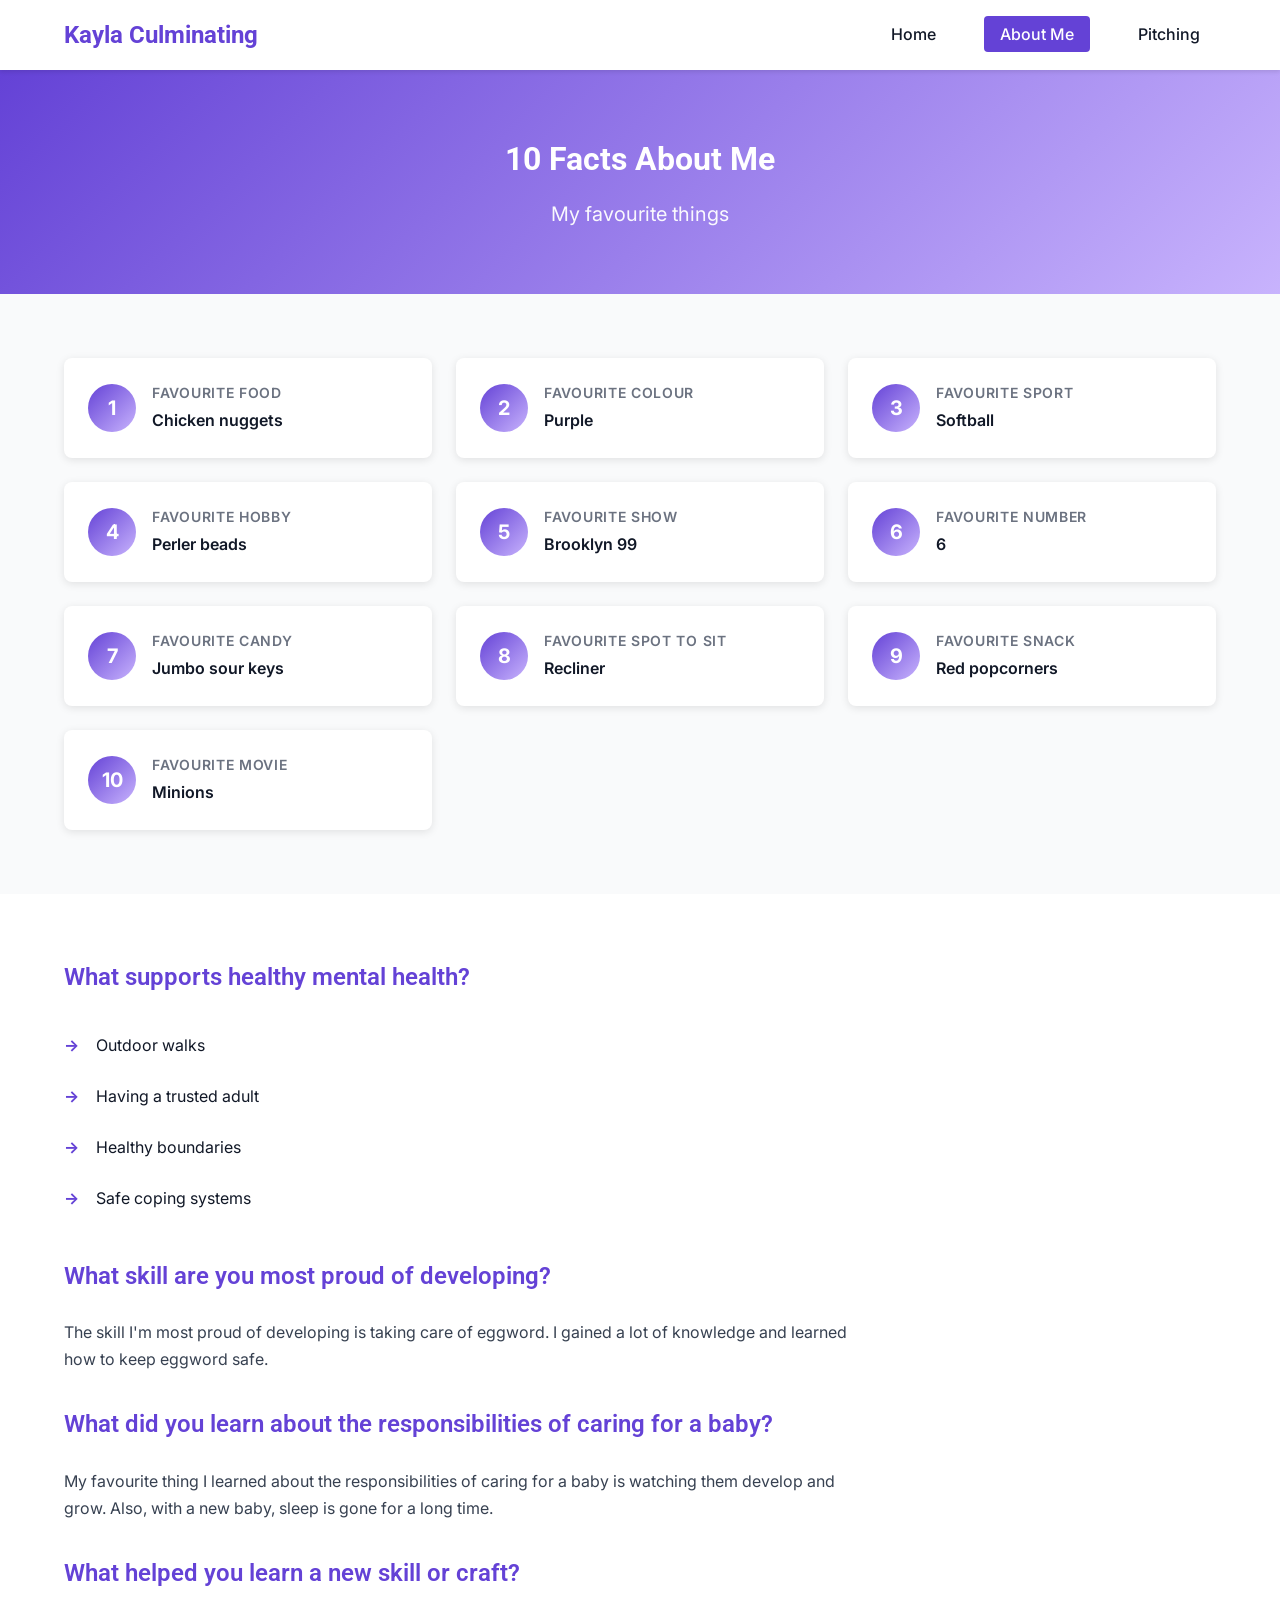
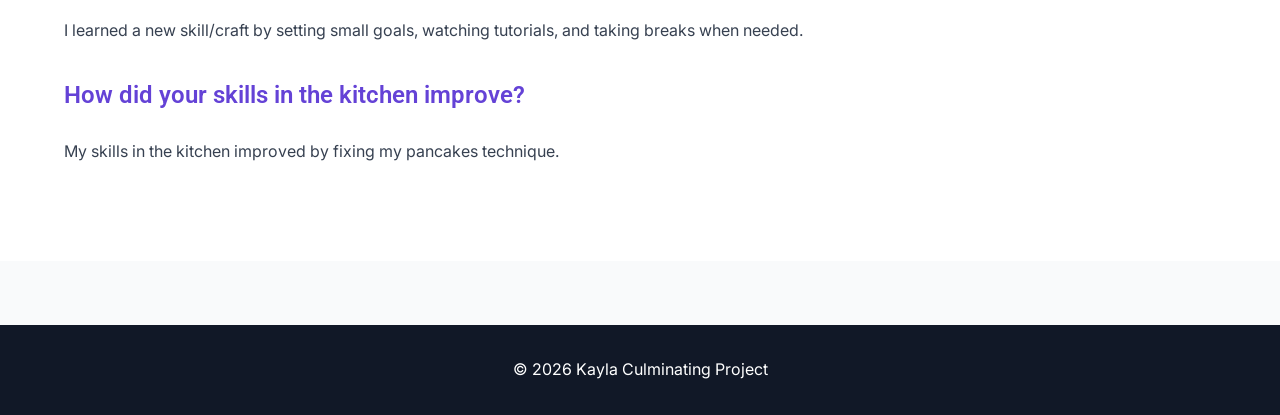
==== about-me.html @ 8a51c6a5 "Initial commit: Kayla Culminating website - Add home page with hero section and feature cards - Add " ====
<!DOCTYPE html>
<html lang="en">
<head>
    <meta charset="UTF-8">
    <meta name="viewport" content="width=device-width, initial-scale=1.0">
    <title>About Me - Kayla Culminating</title>
    <link rel="preconnect" href="https://fonts.googleapis.com">
    <link rel="preconnect" href="https://fonts.gstatic.com" crossorigin>
    <link href="https://fonts.googleapis.com/css2?family=Inter:wght@100..900&family=Roboto:wght@100..900&family=Fira+Code:wght@300..700&display=swap" rel="stylesheet">
    <link rel="stylesheet" href="styles.css">
</head>
<body>
    <nav class="nav">
        <div class="nav-container">
            <h1 class="nav-logo">Kayla Culminating</h1>
            <ul class="nav-menu">
                <li><a href="index.html" class="nav-link">Home</a></li>
                <li><a href="about-me.html" class="nav-link active">About Me</a></li>
                <li><a href="pitching.html" class="nav-link">Pitching</a></li>
            </ul>
        </div>
    </nav>

    <main class="main-content">
        <section class="page-header">
            <div class="container">
                <h1 class="page-title">10 Facts About Me</h1>
                <p class="page-subtitle">My favourite things</p>
            </div>
        </section>

        <section class="content-section">
            <div class="container">
                <div class="facts-grid">
                    <div class="fact-card">
                        <div class="fact-number">1</div>
                        <div class="fact-content">
                            <h3>Favourite Food</h3>
                            <p>Chicken nuggets</p>
                        </div>
                    </div>

                    <div class="fact-card">
                        <div class="fact-number">2</div>
                        <div class="fact-content">
                            <h3>Favourite Colour</h3>
                            <p>Purple</p>
                        </div>
                    </div>

                    <div class="fact-card">
                        <div class="fact-number">3</div>
                        <div class="fact-content">
                            <h3>Favourite Sport</h3>
                            <p>Softball</p>
                        </div>
                    </div>

                    <div class="fact-card">
                        <div class="fact-number">4</div>
                        <div class="fact-content">
                            <h3>Favourite Hobby</h3>
                            <p>Perler beads</p>
                        </div>
                    </div>

                    <div class="fact-card">
                        <div class="fact-number">5</div>
                        <div class="fact-content">
                            <h3>Favourite Show</h3>
                            <p>Brooklyn 99</p>
                        </div>
                    </div>

                    <div class="fact-card">
                        <div class="fact-number">6</div>
                        <div class="fact-content">
                            <h3>Favourite Number</h3>
                            <p>6</p>
                        </div>
                    </div>

                    <div class="fact-card">
                        <div class="fact-number">7</div>
                        <div class="fact-content">
                            <h3>Favourite Candy</h3>
                            <p>Jumbo sour keys</p>
                        </div>
                    </div>

                    <div class="fact-card">
                        <div class="fact-number">8</div>
                        <div class="fact-content">
                            <h3>Favourite Spot to Sit</h3>
                            <p>Recliner</p>
                        </div>
                    </div>

                    <div class="fact-card">
                        <div class="fact-number">9</div>
                        <div class="fact-content">
                            <h3>Favourite Snack</h3>
                            <p>Red popcorners</p>
                        </div>
                    </div>

                    <div class="fact-card">
                        <div class="fact-number">10</div>
                        <div class="fact-content">
                            <h3>Favourite Movie</h3>
                            <p>Minions</p>
                        </div>
                    </div>
                </div>
            </div>
        </section>

        <section class="content-section bg-surface">
            <div class="container">
                <div class="qa-section">
                    <h2 class="section-title">What supports healthy mental health?</h2>
                    <ul class="styled-list">
                        <li>Outdoor walks</li>
                        <li>Having a trusted adult</li>
                        <li>Healthy boundaries</li>
                        <li>Safe coping systems</li>
                    </ul>
                </div>

                <div class="qa-section">
                    <h2 class="section-title">What skill are you most proud of developing?</h2>
                    <p class="qa-answer">The skill I'm most proud of developing is taking care of eggword. I gained a lot of knowledge and learned how to keep eggword safe.</p>
                </div>

                <div class="qa-section">
                    <h2 class="section-title">What did you learn about the responsibilities of caring for a baby?</h2>
                    <p class="qa-answer">My favourite thing I learned about the responsibilities of caring for a baby is watching them develop and grow. Also, with a new baby, sleep is gone for a long time.</p>
                </div>

                <div class="qa-section">
                    <h2 class="section-title">What helped you learn a new skill or craft?</h2>
                    <p class="qa-answer">I learned a new skill/craft by setting small goals, watching tutorials, and taking breaks when needed.</p>
                </div>

                <div class="qa-section">
                    <h2 class="section-title">How did your skills in the kitchen improve?</h2>
                    <p class="qa-answer">My skills in the kitchen improved by fixing my pancakes technique.</p>
                </div>
            </div>
        </section>
    </main>

    <footer class="footer">
        <div class="container">
            <p>&copy; 2026 Kayla Culminating Project</p>
        </div>
    </footer>
</body>
</html>
---- styles.css ----
/* Material Design System Variables */
:root {
    /* Colors */
    --color-primary: #6442D6;
    --color-secondary: #C8B3FD;
    --color-success: #16A34A;
    --color-warning: #D97706;
    --color-danger: #DC2626;
    --color-surface: #FFFFFF;
    --color-text: #111827;
    --color-neutral: #FFFFFF;

    /* Typography */
    --font-primary: 'Inter', sans-serif;
    --font-display: 'Roboto', sans-serif;
    --font-mono: 'Fira Code', monospace;

    --font-size-12: 0.75rem;
    --font-size-14: 0.875rem;
    --font-size-16: 1rem;
    --font-size-20: 1.25rem;
    --font-size-24: 1.5rem;
    --font-size-32: 2rem;

    /* Spacing */
    --spacing-4: 4px;
    --spacing-8: 8px;
    --spacing-12: 12px;
    --spacing-16: 16px;
    --spacing-24: 24px;
    --spacing-32: 32px;

    /* Border Radius */
    --radius-sm: 4px;
    --radius-md: 8px;
}

/* Reset & Base Styles */
* {
    margin: 0;
    padding: 0;
    box-sizing: border-box;
}

body {
    font-family: var(--font-primary);
    font-size: var(--font-size-16);
    color: var(--color-text);
    line-height: 1.6;
    background-color: #F9FAFB;
}

.container {
    max-width: 1200px;
    margin: 0 auto;
    padding: 0 var(--spacing-24);
}

/* Navigation */
.nav {
    background-color: var(--color-surface);
    box-shadow: 0 2px 4px rgba(0,0,0,0.1);
    position: sticky;
    top: 0;
    z-index: 100;
}

.nav-container {
    max-width: 1200px;
    margin: 0 auto;
    padding: var(--spacing-16) var(--spacing-24);
    display: flex;
    justify-content: space-between;
    align-items: center;
}

.nav-logo {
    font-family: var(--font-display);
    font-size: var(--font-size-24);
    font-weight: 700;
    color: var(--color-primary);
}

.nav-menu {
    display: flex;
    list-style: none;
    gap: var(--spacing-32);
}

.nav-link {
    text-decoration: none;
    color: var(--color-text);
    font-weight: 500;
    padding: var(--spacing-8) var(--spacing-16);
    border-radius: var(--radius-sm);
    transition: background-color 0.2s, color 0.2s;
}

.nav-link:hover {
    background-color: rgba(100, 66, 214, 0.1);
    color: var(--color-primary);
}

.nav-link.active {
    background-color: var(--color-primary);
    color: white;
}

/* Main Content */
.main-content {
    min-height: calc(100vh - 200px);
}

/* Hero Section */
.hero {
    background: linear-gradient(135deg, var(--color-primary), var(--color-secondary));
    color: white;
    padding: 80px var(--spacing-24);
    text-align: center;
}

.hero-title {
    font-family: var(--font-display);
    font-size: var(--font-size-32);
    font-weight: 700;
    margin-bottom: var(--spacing-16);
}

.hero-subtitle {
    font-size: var(--font-size-20);
    margin-bottom: var(--spacing-32);
    opacity: 0.95;
}

.hero-buttons {
    display: flex;
    gap: var(--spacing-16);
    justify-content: center;
    flex-wrap: wrap;
}

/* Buttons */
.btn {
    display: inline-block;
    padding: var(--spacing-12) var(--spacing-32);
    border-radius: var(--radius-md);
    text-decoration: none;
    font-weight: 600;
    transition: transform 0.2s, box-shadow 0.2s;
    cursor: pointer;
    border: none;
    font-size: var(--font-size-16);
}

.btn:hover {
    transform: translateY(-2px);
    box-shadow: 0 4px 8px rgba(0,0,0,0.15);
}

.btn-primary {
    background-color: white;
    color: var(--color-primary);
}

.btn-primary-inverse {
    background-color: var(--color-primary);
    color: white;
}

.btn-secondary {
    background-color: var(--color-secondary);
    color: var(--color-primary);
}

/* Features Section */
.features {
    padding: 64px var(--spacing-24);
    background-color: white;
}

.feature-grid {
    display: grid;
    grid-template-columns: repeat(auto-fit, minmax(300px, 1fr));
    gap: var(--spacing-32);
    margin-top: var(--spacing-32);
}

.feature-card {
    text-align: center;
    padding: var(--spacing-32);
    border-radius: var(--radius-md);
    background-color: #F9FAFB;
    transition: transform 0.2s, box-shadow 0.2s;
}

.feature-card:hover {
    transform: translateY(-4px);
    box-shadow: 0 8px 16px rgba(0,0,0,0.1);
}

.feature-icon {
    color: var(--color-primary);
    margin-bottom: var(--spacing-16);
}

.feature-title {
    font-family: var(--font-display);
    font-size: var(--font-size-20);
    font-weight: 600;
    margin-bottom: var(--spacing-12);
}

.feature-description {
    color: #6B7280;
    line-height: 1.7;
}

/* CTA Section */
.cta {
    background-color: #F3F4F6;
    padding: 64px var(--spacing-24);
    text-align: center;
}

.cta-title {
    font-family: var(--font-display);
    font-size: var(--font-size-32);
    font-weight: 700;
    margin-bottom: var(--spacing-16);
}

.cta-text {
    font-size: var(--font-size-20);
    color: #6B7280;
    margin-bottom: var(--spacing-32);
}

/* Page Header */
.page-header {
    background: linear-gradient(135deg, var(--color-primary), var(--color-secondary));
    color: white;
    padding: 64px var(--spacing-24);
    text-align: center;
}

.page-title {
    font-family: var(--font-display);
    font-size: var(--font-size-32);
    font-weight: 700;
    margin-bottom: var(--spacing-12);
}

.page-subtitle {
    font-size: var(--font-size-20);
    opacity: 0.95;
}

/* Content Section */
.content-section {
    padding: 64px var(--spacing-24);
}

.bg-surface {
    background-color: white;
}

.section-title {
    font-family: var(--font-display);
    font-size: var(--font-size-24);
    font-weight: 600;
    margin-bottom: var(--spacing-24);
    color: var(--color-primary);
}

/* Facts Grid */
.facts-grid {
    display: grid;
    grid-template-columns: repeat(auto-fill, minmax(280px, 1fr));
    gap: var(--spacing-24);
}

.fact-card {
    background-color: white;
    border-radius: var(--radius-md);
    padding: var(--spacing-24);
    box-shadow: 0 2px 8px rgba(0,0,0,0.1);
    display: flex;
    align-items: center;
    gap: var(--spacing-16);
    transition: transform 0.2s, box-shadow 0.2s;
}

.fact-card:hover {
    transform: translateY(-4px);
    box-shadow: 0 4px 12px rgba(0,0,0,0.15);
}

.fact-number {
    background: linear-gradient(135deg, var(--color-primary), var(--color-secondary));
    color: white;
    width: 48px;
    height: 48px;
    border-radius: 50%;
    display: flex;
    align-items: center;
    justify-content: center;
    font-size: var(--font-size-20);
    font-weight: 700;
    flex-shrink: 0;
}

.fact-content h3 {
    font-size: var(--font-size-14);
    font-weight: 600;
    color: #6B7280;
    margin-bottom: var(--spacing-4);
    text-transform: uppercase;
    letter-spacing: 0.05em;
}

.fact-content p {
    font-size: var(--font-size-16);
    font-weight: 600;
    color: var(--color-text);
}

/* Q&A Section */
.qa-section {
    margin-bottom: var(--spacing-32);
    max-width: 800px;
}

.qa-answer {
    font-size: var(--font-size-16);
    line-height: 1.7;
    color: #374151;
}

.styled-list {
    list-style: none;
    padding-left: 0;
}

.styled-list li {
    padding: var(--spacing-12) 0;
    padding-left: var(--spacing-32);
    position: relative;
    font-size: var(--font-size-16);
    line-height: 1.7;
}

.styled-list li::before {
    content: "→";
    position: absolute;
    left: 0;
    color: var(--color-primary);
    font-weight: 700;
}

/* Pitching Page */
.pitch-content {
    max-width: 900px;
    margin: 0 auto;
}

.pitch-intro {
    text-align: center;
    margin-bottom: var(--spacing-32);
}

.intro-text {
    font-size: var(--font-size-20);
    line-height: 1.7;
    color: #374151;
}

.pitch-grid {
    display: grid;
    grid-template-columns: repeat(auto-fit, minmax(250px, 1fr));
    gap: var(--spacing-24);
    margin-bottom: 64px;
}

.pitch-card {
    background-color: white;
    border-radius: var(--radius-md);
    padding: var(--spacing-24);
    box-shadow: 0 2px 8px rgba(0,0,0,0.1);
    transition: transform 0.2s, box-shadow 0.2s;
}

.pitch-card:hover {
    transform: translateY(-4px);
    box-shadow: 0 4px 12px rgba(0,0,0,0.15);
}

.pitch-card-title {
    font-family: var(--font-display);
    font-size: var(--font-size-20);
    font-weight: 600;
    color: var(--color-primary);
    margin-bottom: var(--spacing-12);
}

.pitch-card p {
    line-height: 1.7;
    color: #374151;
}

/* Key Elements */
.key-elements {
    margin-top: 64px;
}

.elements-list {
    display: grid;
    gap: var(--spacing-24);
    margin-top: var(--spacing-24);
}

.element-item {
    display: flex;
    gap: var(--spacing-16);
    padding: var(--spacing-24);
    background-color: white;
    border-radius: var(--radius-md);
    box-shadow: 0 2px 8px rgba(0,0,0,0.1);
}

.element-icon {
    color: var(--color-primary);
    flex-shrink: 0;
}

.element-content h4 {
    font-size: var(--font-size-16);
    font-weight: 600;
    margin-bottom: var(--spacing-8);
    color: var(--color-text);
}

.element-content p {
    line-height: 1.7;
    color: #6B7280;
}

/* Footer */
.footer {
    background-color: var(--color-text);
    color: white;
    padding: var(--spacing-32) var(--spacing-24);
    text-align: center;
    margin-top: 64px;
}

/* Responsive Design */
@media (max-width: 768px) {
    .nav-container {
        flex-direction: column;
        gap: var(--spacing-16);
    }

    .nav-menu {
        flex-wrap: wrap;
        justify-content: center;
        gap: var(--spacing-16);
    }

    .hero-title, .page-title, .cta-title {
        font-size: var(--font-size-24);
    }

    .hero-subtitle, .page-subtitle, .cta-text {
        font-size: var(--font-size-16);
    }

    .facts-grid {
        grid-template-columns: 1fr;
    }

    .pitch-grid {
        grid-template-columns: 1fr;
    }
}
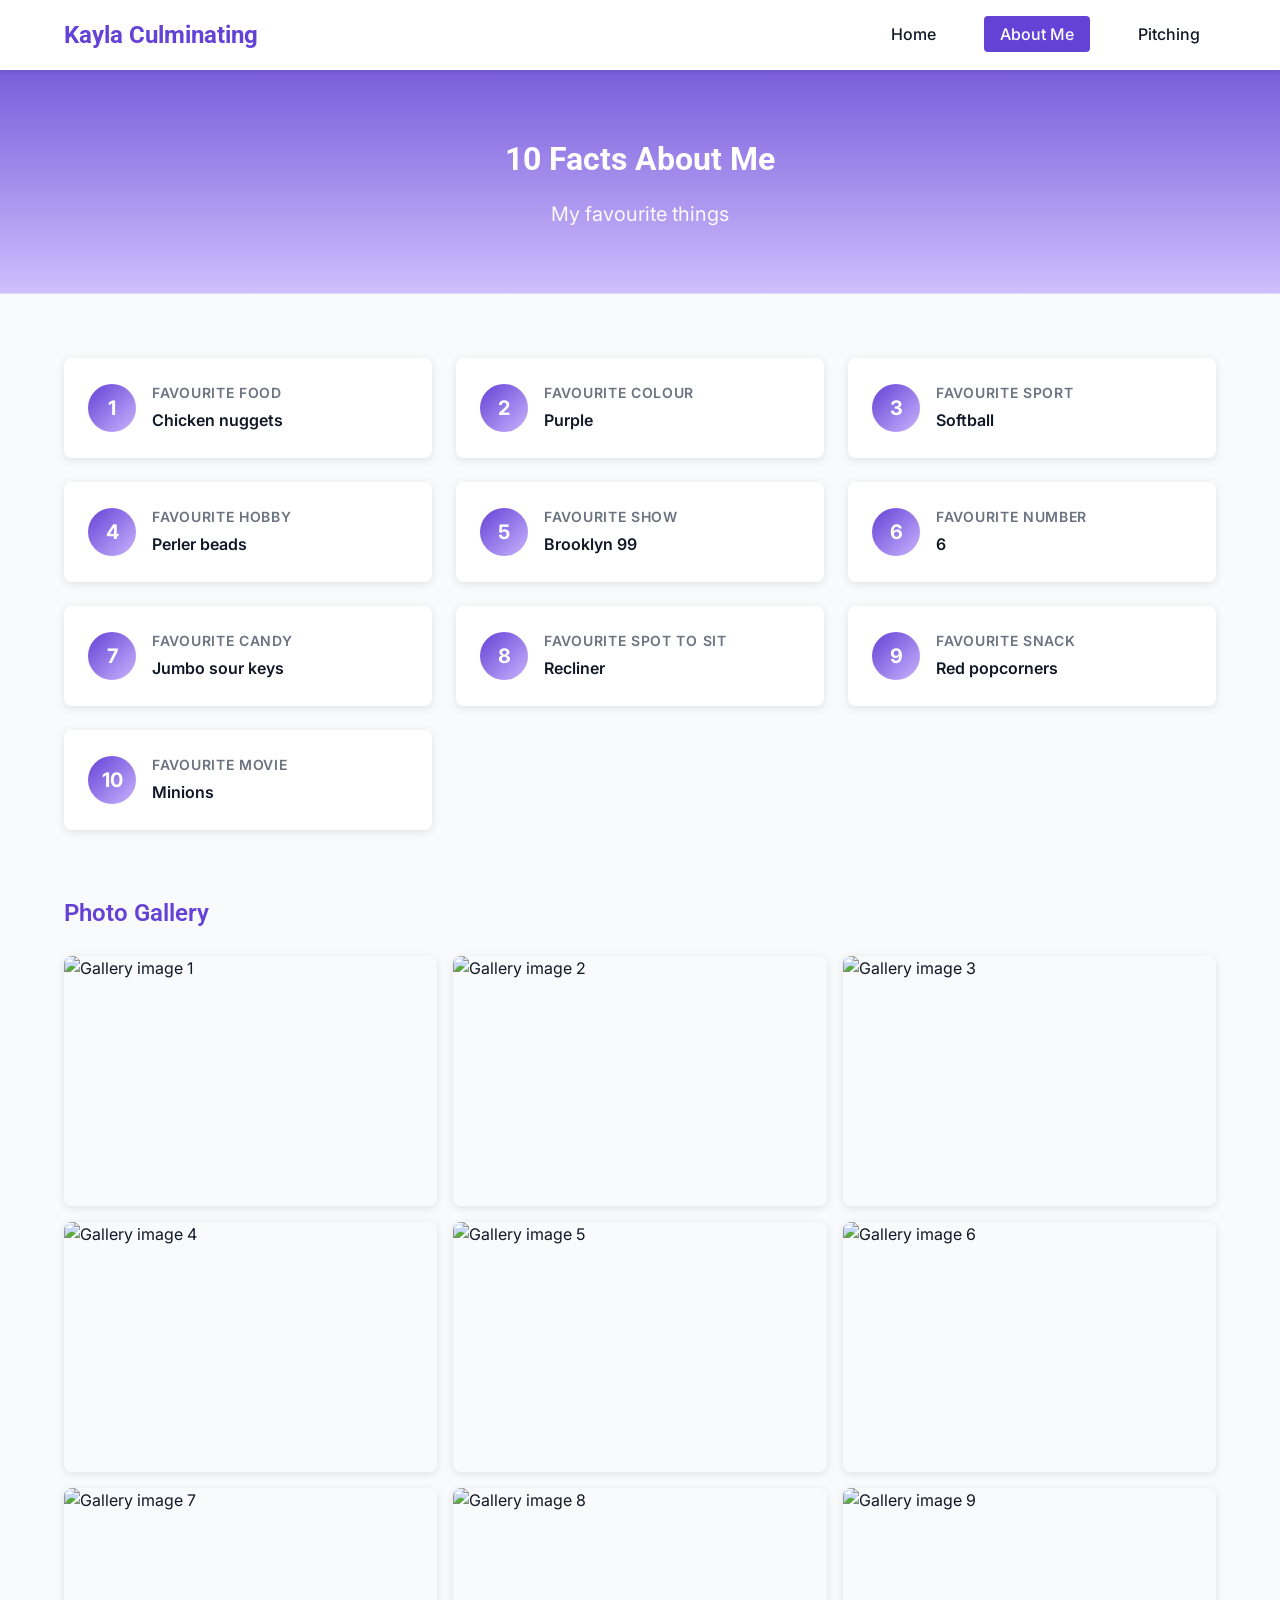
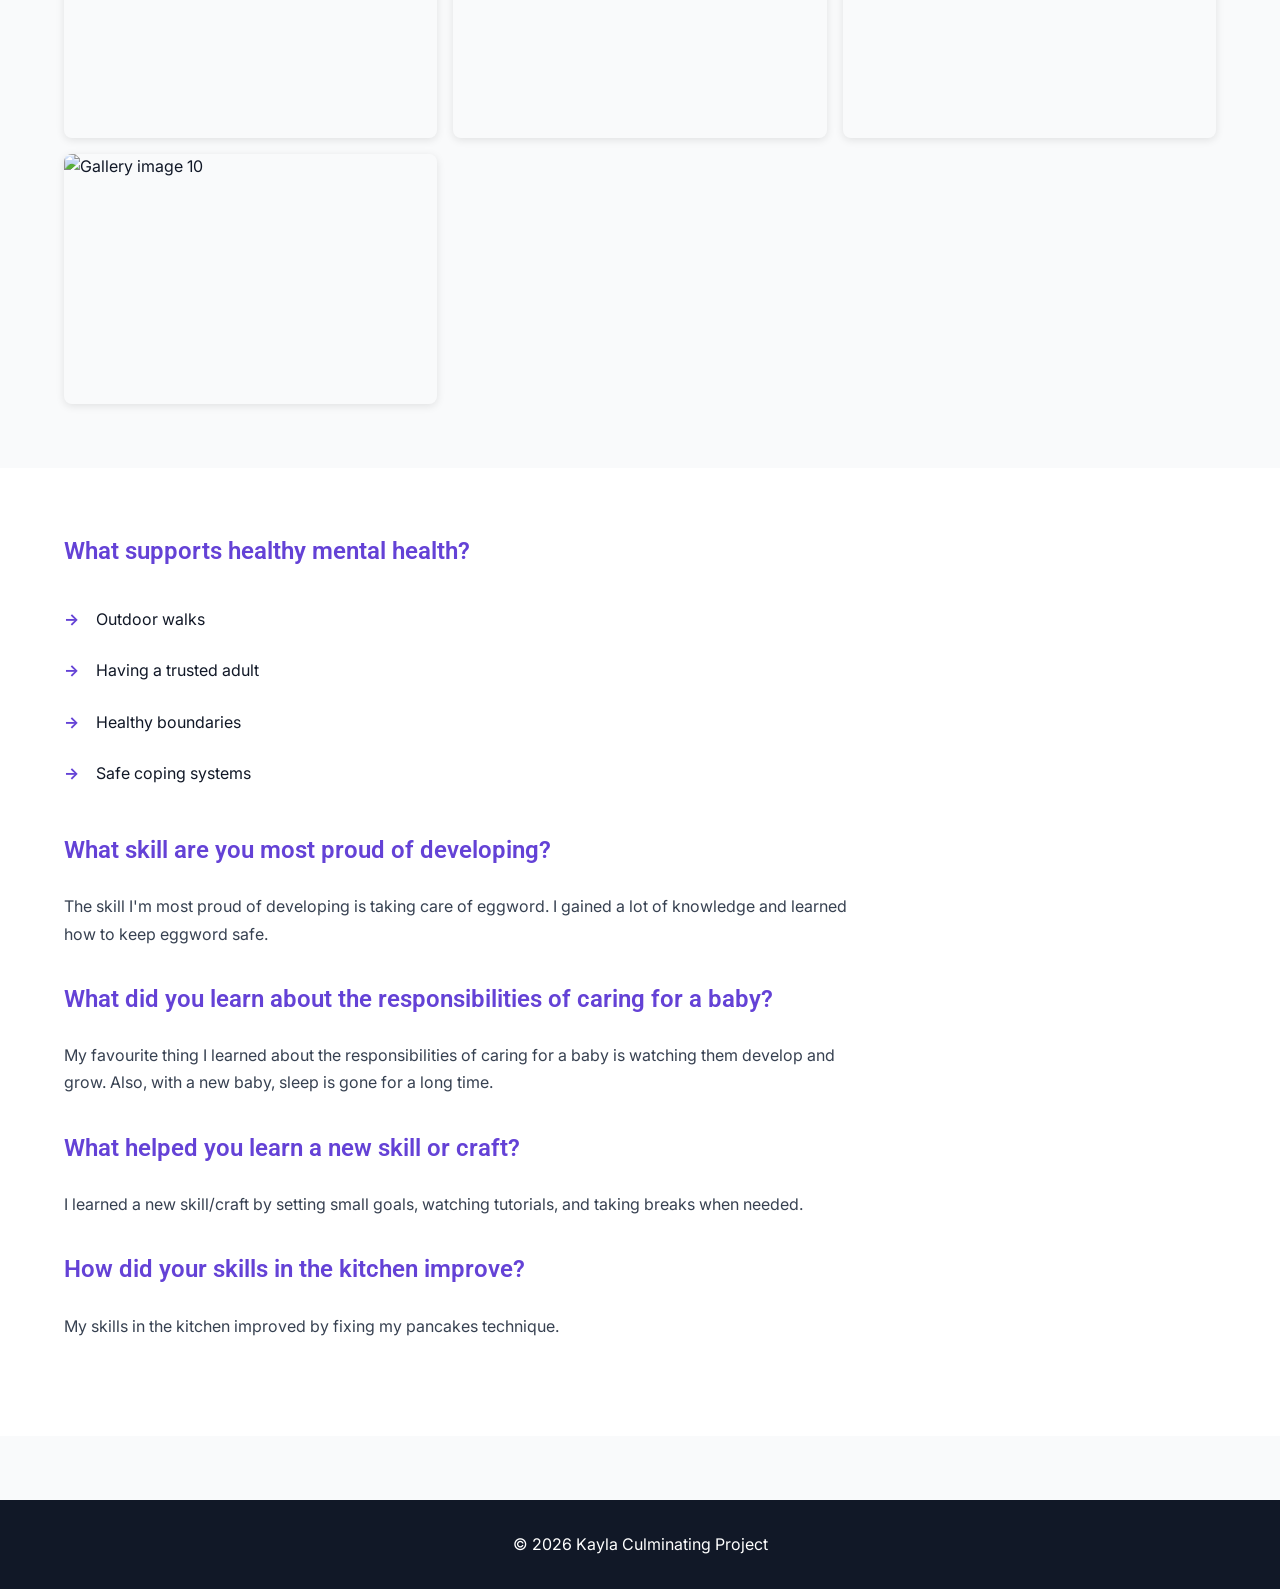
==== commit 4890993c: "Add images and photo gallery from original site - Add hero background images to all pages - Add 10-i" ====
--- a/about-me.html
+++ b/about-me.html
@@ -22,7 +22,7 @@
     </nav>
 
     <main class="main-content">
-        <section class="page-header">
+        <section class="page-header" style="background-image: linear-gradient(rgba(100, 66, 214, 0.85), rgba(200, 179, 253, 0.85)), url('https://lh3.googleusercontent.com/sitesv/AA5AbUA26vPEr8L0yHaGCsqPIsYGVbKRSFZhi6pr31vwBVqcil6_dHTrNLm2cKcWK9cg0_0OLy1KgmyRuY-dUfazLuV8YwqOA0kePK4-e76CXSIlSKNP6PB4N95Xrzi8u_5fnLHf542Zmy7oMtyi7_qSVwVNoP4ozaytUeNWqDe4-U8mekJouflZ6BcuPCU=w16383'); background-size: cover; background-position: center;">
             <div class="container">
                 <h1 class="page-title">10 Facts About Me</h1>
                 <p class="page-subtitle">My favourite things</p>
@@ -112,6 +112,22 @@
                         </div>
                     </div>
                 </div>
+
+                <div class="image-gallery">
+                    <h2 class="section-title">Photo Gallery</h2>
+                    <div class="gallery-grid">
+                        <img src="https://lh3.googleusercontent.com/sitesv/AA5AbUD7eoxgMhhZ6rkxRNAB9Urq4Mty74DC6KEkRSZnqLlDw84_ZwGaba1qXbuOyJmZiAcsGALT18_ykx4BtJszFgXSXtEFrSktG_GREAoGEsqFWaD7dzy1ypibg9yGOrqrIv1TxERzFlK_JJ7SgUIFLadsZwOVD_AZqLQUtGb-Krr8cozf7SPZ7pkr=w16383" alt="Gallery image 1" class="gallery-img">
+                        <img src="https://lh3.googleusercontent.com/sitesv/AA5AbUAqGSKTbzGapj7mjgOqtF7XhmoTAzHWCMQu9fnDergfzklQkLNZqmUVuap2jQ8Y5P0S2GfJO4M8JJ1orh866zEDm0Y_tZ8JJ1qWbrW2vxNjD64xKDaow640Bx5kZivu7NWSuG9KDsYuEoHhZ4C7L3-nTAyAqlUjvzIfsrSnFFweTN6vIomAYUe0=w16383" alt="Gallery image 2" class="gallery-img">
+                        <img src="https://lh3.googleusercontent.com/sitesv/AA5AbUCrgDBvdTKzSbnYXfsr_jIdIejtKnwq_FbzDVHotqW2WAyakk1oNLRajOqhwfOyrYyA1-rolBQiDBAvz7Xlc5YvOUpC7iHAj_EijA9nxmlsix23hasOP5ICSHOZWFCexUZD9LJfoK1a-PFOZIz-6qqiyh9U6EmIL8Py9YrXGblxRtxvoGw6dg=w16383" alt="Gallery image 3" class="gallery-img">
+                        <img src="https://lh3.googleusercontent.com/sitesv/AA5AbUCa0aLlH1EO5hbvLbIa1LVRPPkGe1Yh4s9dIdCZ9BYaU4mblnHqJtvl0QU4r7Ym5xXou7gBRtLuu8QlLOGONMORKxq_rMZWXDGFLjRTs_5wQprKJa5I-1EpO9AD3Q0TUWbxLrQZfr42ya3VLeapR8ik2qOKU8LE7zV56medmN8RtzeeRvQWwtXf=w16383" alt="Gallery image 4" class="gallery-img">
+                        <img src="https://lh3.googleusercontent.com/sitesv/AA5AbUCxvv9n8LfP5wwRy3bLrjOGQK04tmkcRcST4KEc1U7YWxfbA2aY_U1sAZDRAUChdUuDLIxprxDaLSiDDtoWx4B7sSsl8rL2pbcD42OfkQ0rgT9LRswPIYvwOylMLz6Ozs9rTgVgzyD_qFBOkBB7aaL0JV5J96z8xXUux66yyXVST-kOKjmH1UfAvsI=w16383" alt="Gallery image 5" class="gallery-img">
+                        <img src="https://lh3.googleusercontent.com/sitesv/AA5AbUBo92QKrN7YIEQY7T9Ni656lQOUtCPSX9mHUjP_3K7SNX6PdqmYzWVUveWMZycV1P-N8lcZ7b2DJ6jWK3fUsJPYfiLDhp7FHw0hEl_y0MHURJySntJ-KblNkW9Qu88mv3lIVk9thT4_GL_gM3q-3Ug7qY2rTGLgdVYVFgxHudRB3aGVboxf8pYuOdQ=w16383" alt="Gallery image 6" class="gallery-img">
+                        <img src="https://lh3.googleusercontent.com/sitesv/AA5AbUCl165Z1it_1wC84krK_NngTVPeJcBW_BCxDlcK56OCGUW34X8iYcFAwr5Nem7TY3ZRAcgnQCvTyQ17X_6wFgUj1ajjCYB8ufU7eP6O6vDAt8ZbVOuMnZc6HwjDLHstwA4fP-b3jpqycHg1boBP8BdqErVZS75jyTkohfoPEtwXHA2lNKsu3FkM=w16383" alt="Gallery image 7" class="gallery-img">
+                        <img src="https://lh3.googleusercontent.com/sitesv/AA5AbUB7A4RCvDxORrj1Gl-1GvHasPJvdcDwxG7pAc4VqG1XR7z1EBB9X1DVJ7Q9HRXt_wmBS1PGgn8bpLby8dz357YOfyOgkkyz54BNcbcqpVyQDZulgJmuHRKKTssZUfeW1ymXszJtQzfDjo5qrz_6Igh33edEWM1hJLoaLimPCXD9VS0u5TzMd-t04EU=w16383" alt="Gallery image 8" class="gallery-img">
+                        <img src="https://lh3.googleusercontent.com/sitesv/AA5AbUDwUmOiL72uMmMi4RXeKgz7Nykm-6VDE3ObbVw6F76Um4yQQrUaQEiaR2mc-LD0NK1-rFveTv-7O47WtMgAkOiEPjW9zw4laZScOMdIWEPkZ_q4BEvlleAqroXJrIlli1MU9ZiTzr_8eYjP_br7y0-o2i1b5gd4yajcNZq-TJRkg-dg2XH2uEQg=w16383" alt="Gallery image 9" class="gallery-img">
+                        <img src="https://lh3.googleusercontent.com/sitesv/AA5AbUAkChWYAiz927p4fXssoAdYyyRowuXv0iciSkhDnwDGsiUL05jddBz4f7hTa7-5l5r-hN7PYfyVm-xxgdzen1jBZFlGP1KZ-NAHkCQFTy2sPHNNxZEyE4nV749jXRpC7Ze9j38_F9_ShzgL0ljaTdORGuT_uhPxhMENeZ1i027b7U6jmkvyDIuD=w16383" alt="Gallery image 10" class="gallery-img">
+                    </div>
+                </div>
             </div>
         </section>
 
--- a/styles.css
+++ b/styles.css
@@ -444,6 +444,33 @@
     color: #6B7280;
 }
 
+/* Image Gallery */
+.image-gallery {
+    margin-top: 64px;
+}
+
+.gallery-grid {
+    display: grid;
+    grid-template-columns: repeat(auto-fill, minmax(280px, 1fr));
+    gap: var(--spacing-16);
+    margin-top: var(--spacing-24);
+}
+
+.gallery-img {
+    width: 100%;
+    height: 250px;
+    object-fit: cover;
+    border-radius: var(--radius-md);
+    box-shadow: 0 2px 8px rgba(0,0,0,0.1);
+    transition: transform 0.3s, box-shadow 0.3s;
+    cursor: pointer;
+}
+
+.gallery-img:hover {
+    transform: scale(1.05);
+    box-shadow: 0 4px 16px rgba(0,0,0,0.2);
+}
+
 /* Footer */
 .footer {
     background-color: var(--color-text);
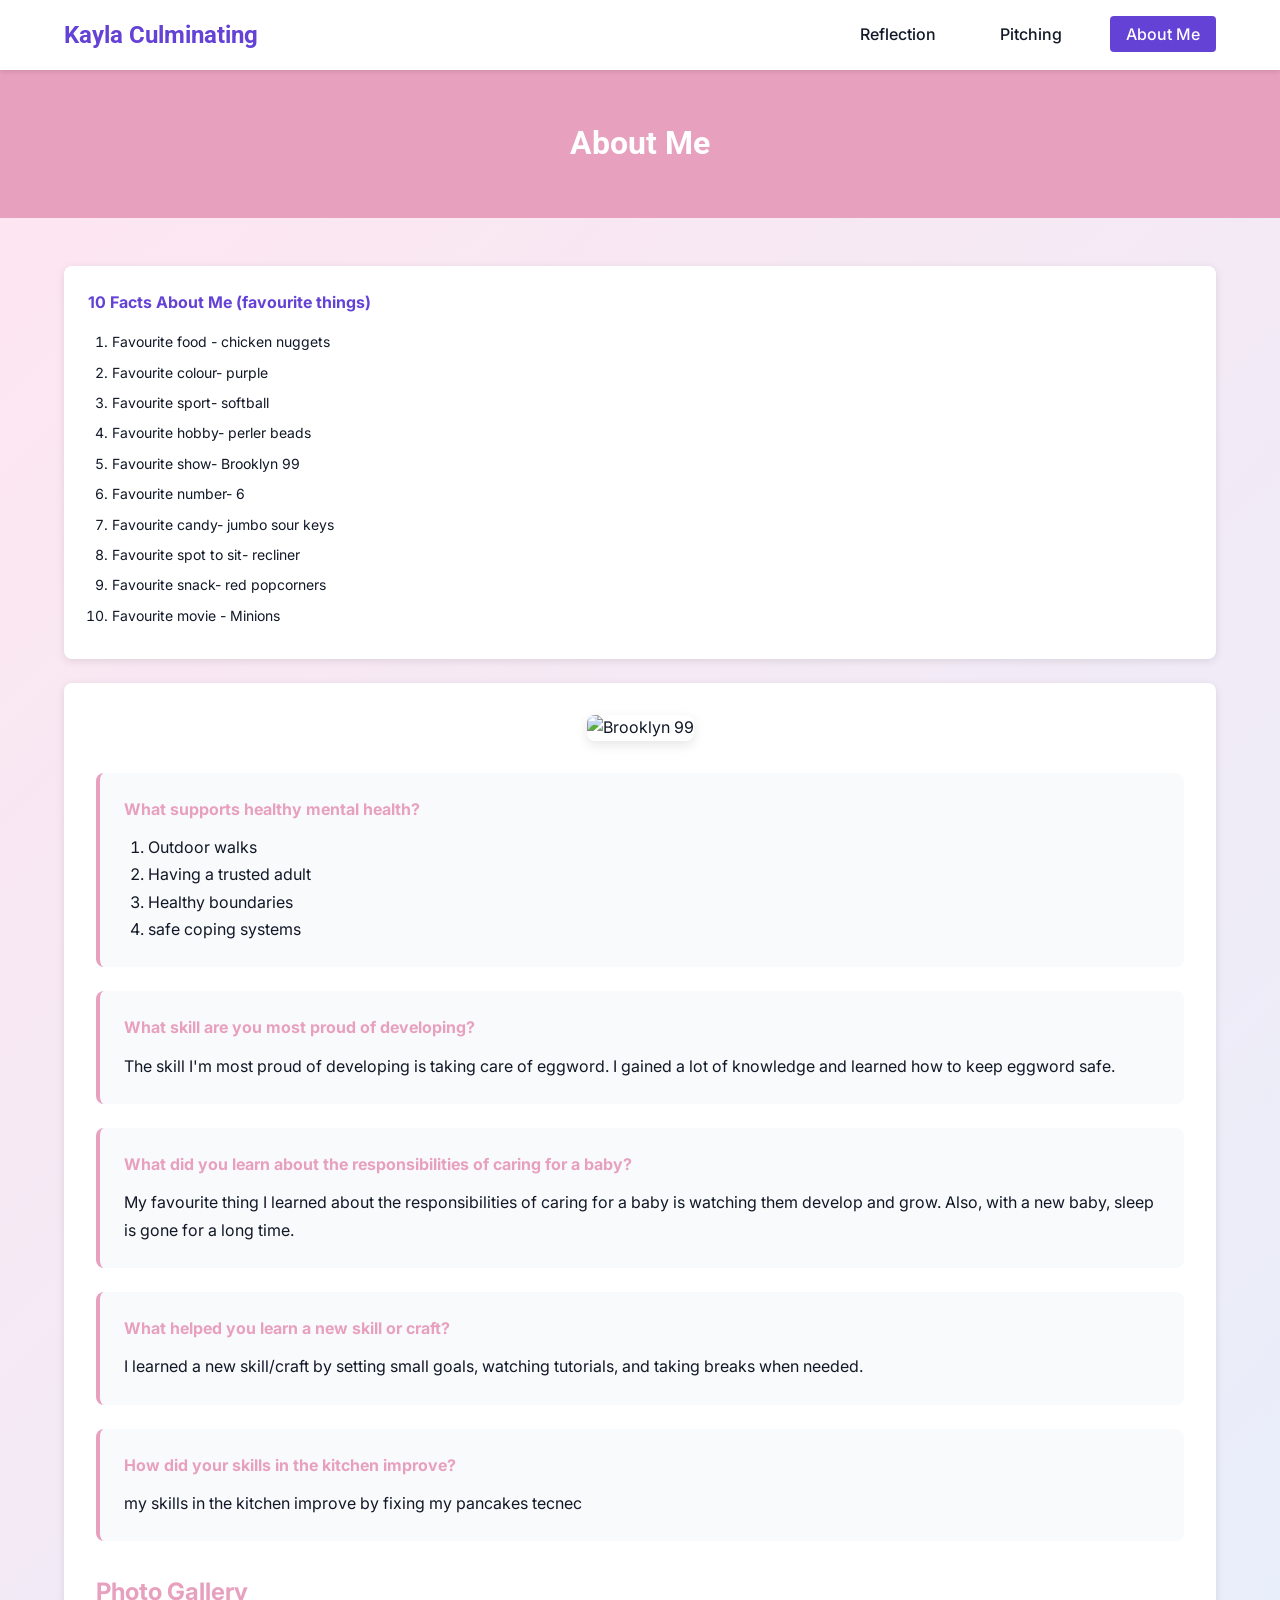
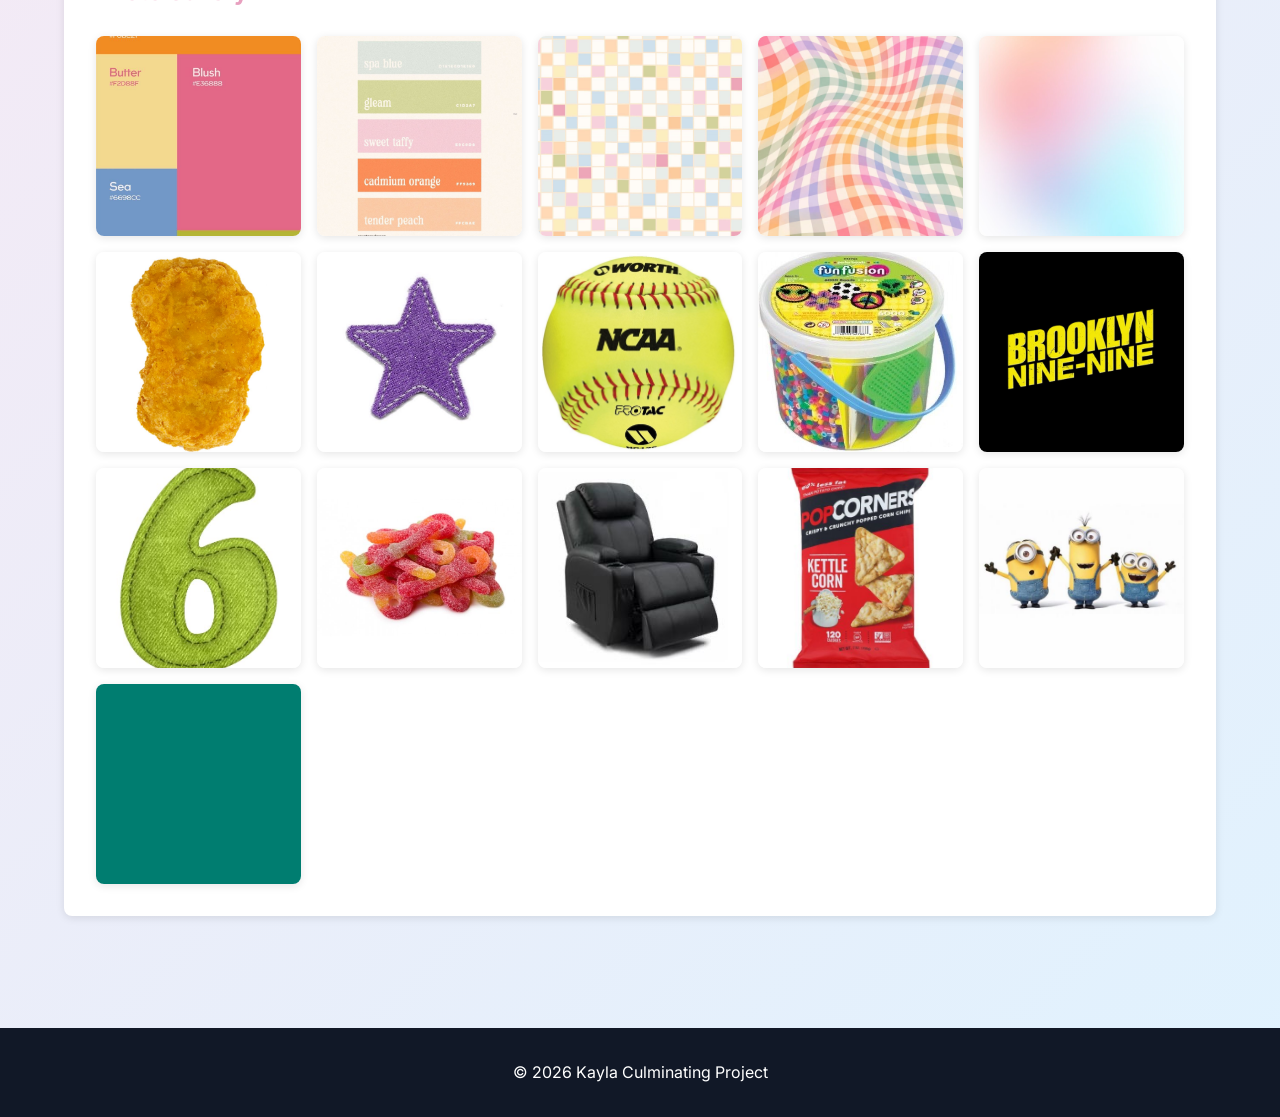
==== commit 7d6aaebb: "Rebuild site to match original Google Sites layout - Convert home page to Reflection page with SMART" ====
--- a/about-me.html
+++ b/about-me.html
@@ -14,153 +14,96 @@
         <div class="nav-container">
             <h1 class="nav-logo">Kayla Culminating</h1>
             <ul class="nav-menu">
-                <li><a href="index.html" class="nav-link">Home</a></li>
+                <li><a href="index.html" class="nav-link">Reflection</a></li>
+                <li><a href="pitching.html" class="nav-link">Pitching</a></li>
                 <li><a href="about-me.html" class="nav-link active">About Me</a></li>
-                <li><a href="pitching.html" class="nav-link">Pitching</a></li>
             </ul>
         </div>
     </nav>
 
     <main class="main-content">
-        <section class="page-header" style="background-image: linear-gradient(rgba(100, 66, 214, 0.85), rgba(200, 179, 253, 0.85)), url('https://lh3.googleusercontent.com/sitesv/AA5AbUA26vPEr8L0yHaGCsqPIsYGVbKRSFZhi6pr31vwBVqcil6_dHTrNLm2cKcWK9cg0_0OLy1KgmyRuY-dUfazLuV8YwqOA0kePK4-e76CXSIlSKNP6PB4N95Xrzi8u_5fnLHf542Zmy7oMtyi7_qSVwVNoP4ozaytUeNWqDe4-U8mekJouflZ6BcuPCU=w16383'); background-size: cover; background-position: center;">
+        <section class="page-header-pink">
             <div class="container">
-                <h1 class="page-title">10 Facts About Me</h1>
-                <p class="page-subtitle">My favourite things</p>
+                <h1 class="page-title">About Me</h1>
             </div>
         </section>
 
         <section class="content-section">
             <div class="container">
-                <div class="facts-grid">
-                    <div class="fact-card">
-                        <div class="fact-number">1</div>
-                        <div class="fact-content">
-                            <h3>Favourite Food</h3>
-                            <p>Chicken nuggets</p>
+                <div class="about-sidebar">
+                    <h3>10 Facts About Me (favourite things)</h3>
+                    <ol>
+                        <li>Favourite food - chicken nuggets</li>
+                        <li>Favourite colour- purple</li>
+                        <li>Favourite sport- softball</li>
+                        <li>Favourite hobby- perler beads</li>
+                        <li>Favourite show- Brooklyn 99</li>
+                        <li>Favourite number- 6</li>
+                        <li>Favourite candy- jumbo sour keys</li>
+                        <li>Favourite spot to sit- recliner</li>
+                        <li>Favourite snack- red popcorners</li>
+                        <li>Favourite movie - Minions</li>
+                    </ol>
+                </div>
+
+                <div class="about-main-content">
+                    <div class="brooklyn-image">
+                        <img src="media/Screenshot 2026-05-29 at 1.32.39 PM.png" alt="Brooklyn 99" class="featured-image">
+                    </div>
+
+                    <div class="qa-grid">
+                        <div class="qa-box">
+                            <h3>What supports healthy mental health?</h3>
+                            <ol>
+                                <li>Outdoor walks</li>
+                                <li>Having a trusted adult</li>
+                                <li>Healthy boundaries</li>
+                                <li>safe coping systems</li>
+                            </ol>
+                        </div>
+
+                        <div class="qa-box">
+                            <h3>What skill are you most proud of developing?</h3>
+                            <p>The skill I'm most proud of developing is taking care of eggword. I gained a lot of knowledge and learned how to keep eggword safe.</p>
+                        </div>
+
+                        <div class="qa-box">
+                            <h3>What did you learn about the responsibilities of caring for a baby?</h3>
+                            <p>My favourite thing I learned about the responsibilities of caring for a baby is watching them develop and grow. Also, with a new baby, sleep is gone for a long time.</p>
+                        </div>
+
+                        <div class="qa-box">
+                            <h3>What helped you learn a new skill or craft?</h3>
+                            <p>I learned a new skill/craft by setting small goals, watching tutorials, and taking breaks when needed.</p>
+                        </div>
+
+                        <div class="qa-box">
+                            <h3>How did your skills in the kitchen improve?</h3>
+                            <p>my skills in the kitchen improve by fixing my pancakes tecnec</p>
                         </div>
                     </div>
 
-                    <div class="fact-card">
-                        <div class="fact-number">2</div>
-                        <div class="fact-content">
-                            <h3>Favourite Colour</h3>
-                            <p>Purple</p>
+                    <div class="image-gallery-about">
+                        <h2>Photo Gallery</h2>
+                        <div class="gallery-grid-about">
+                            <img src="media/IMG_2435.JPG" alt="Photo 1" class="gallery-img-about">
+                            <img src="media/IMG_2436.JPG" alt="Photo 2" class="gallery-img-about">
+                            <img src="media/IMG_2437.JPG" alt="Photo 3" class="gallery-img-about">
+                            <img src="media/IMG_2438.JPG" alt="Photo 4" class="gallery-img-about">
+                            <img src="media/IMG_2439.JPG" alt="Photo 5" class="gallery-img-about">
+                            <img src="media/IMG_2444.JPG" alt="Photo 6" class="gallery-img-about">
+                            <img src="media/IMG_2445.JPG" alt="Photo 7" class="gallery-img-about">
+                            <img src="media/IMG_2446.JPG" alt="Photo 8" class="gallery-img-about">
+                            <img src="media/IMG_2448.JPG" alt="Photo 9" class="gallery-img-about">
+                            <img src="media/IMG_2449.JPG" alt="Photo 10" class="gallery-img-about">
+                            <img src="media/IMG_2450.JPG" alt="Photo 11" class="gallery-img-about">
+                            <img src="media/IMG_2451.JPG" alt="Photo 12" class="gallery-img-about">
+                            <img src="media/IMG_2452.JPG" alt="Photo 13" class="gallery-img-about">
+                            <img src="media/IMG_2453.JPG" alt="Photo 14" class="gallery-img-about">
+                            <img src="media/IMG_2454.JPG" alt="Photo 15" class="gallery-img-about">
+                            <img src="media/IMG_2487.jpg" alt="Photo 16" class="gallery-img-about">
                         </div>
                     </div>
-
-                    <div class="fact-card">
-                        <div class="fact-number">3</div>
-                        <div class="fact-content">
-                            <h3>Favourite Sport</h3>
-                            <p>Softball</p>
-                        </div>
-                    </div>
-
-                    <div class="fact-card">
-                        <div class="fact-number">4</div>
-                        <div class="fact-content">
-                            <h3>Favourite Hobby</h3>
-                            <p>Perler beads</p>
-                        </div>
-                    </div>
-
-                    <div class="fact-card">
-                        <div class="fact-number">5</div>
-                        <div class="fact-content">
-                            <h3>Favourite Show</h3>
-                            <p>Brooklyn 99</p>
-                        </div>
-                    </div>
-
-                    <div class="fact-card">
-                        <div class="fact-number">6</div>
-                        <div class="fact-content">
-                            <h3>Favourite Number</h3>
-                            <p>6</p>
-                        </div>
-                    </div>
-
-                    <div class="fact-card">
-                        <div class="fact-number">7</div>
-                        <div class="fact-content">
-                            <h3>Favourite Candy</h3>
-                            <p>Jumbo sour keys</p>
-                        </div>
-                    </div>
-
-                    <div class="fact-card">
-                        <div class="fact-number">8</div>
-                        <div class="fact-content">
-                            <h3>Favourite Spot to Sit</h3>
-                            <p>Recliner</p>
-                        </div>
-                    </div>
-
-                    <div class="fact-card">
-                        <div class="fact-number">9</div>
-                        <div class="fact-content">
-                            <h3>Favourite Snack</h3>
-                            <p>Red popcorners</p>
-                        </div>
-                    </div>
-
-                    <div class="fact-card">
-                        <div class="fact-number">10</div>
-                        <div class="fact-content">
-                            <h3>Favourite Movie</h3>
-                            <p>Minions</p>
-                        </div>
-                    </div>
-                </div>
-
-                <div class="image-gallery">
-                    <h2 class="section-title">Photo Gallery</h2>
-                    <div class="gallery-grid">
-                        <img src="https://lh3.googleusercontent.com/sitesv/AA5AbUD7eoxgMhhZ6rkxRNAB9Urq4Mty74DC6KEkRSZnqLlDw84_ZwGaba1qXbuOyJmZiAcsGALT18_ykx4BtJszFgXSXtEFrSktG_GREAoGEsqFWaD7dzy1ypibg9yGOrqrIv1TxERzFlK_JJ7SgUIFLadsZwOVD_AZqLQUtGb-Krr8cozf7SPZ7pkr=w16383" alt="Gallery image 1" class="gallery-img">
-                        <img src="https://lh3.googleusercontent.com/sitesv/AA5AbUAqGSKTbzGapj7mjgOqtF7XhmoTAzHWCMQu9fnDergfzklQkLNZqmUVuap2jQ8Y5P0S2GfJO4M8JJ1orh866zEDm0Y_tZ8JJ1qWbrW2vxNjD64xKDaow640Bx5kZivu7NWSuG9KDsYuEoHhZ4C7L3-nTAyAqlUjvzIfsrSnFFweTN6vIomAYUe0=w16383" alt="Gallery image 2" class="gallery-img">
-                        <img src="https://lh3.googleusercontent.com/sitesv/AA5AbUCrgDBvdTKzSbnYXfsr_jIdIejtKnwq_FbzDVHotqW2WAyakk1oNLRajOqhwfOyrYyA1-rolBQiDBAvz7Xlc5YvOUpC7iHAj_EijA9nxmlsix23hasOP5ICSHOZWFCexUZD9LJfoK1a-PFOZIz-6qqiyh9U6EmIL8Py9YrXGblxRtxvoGw6dg=w16383" alt="Gallery image 3" class="gallery-img">
-                        <img src="https://lh3.googleusercontent.com/sitesv/AA5AbUCa0aLlH1EO5hbvLbIa1LVRPPkGe1Yh4s9dIdCZ9BYaU4mblnHqJtvl0QU4r7Ym5xXou7gBRtLuu8QlLOGONMORKxq_rMZWXDGFLjRTs_5wQprKJa5I-1EpO9AD3Q0TUWbxLrQZfr42ya3VLeapR8ik2qOKU8LE7zV56medmN8RtzeeRvQWwtXf=w16383" alt="Gallery image 4" class="gallery-img">
-                        <img src="https://lh3.googleusercontent.com/sitesv/AA5AbUCxvv9n8LfP5wwRy3bLrjOGQK04tmkcRcST4KEc1U7YWxfbA2aY_U1sAZDRAUChdUuDLIxprxDaLSiDDtoWx4B7sSsl8rL2pbcD42OfkQ0rgT9LRswPIYvwOylMLz6Ozs9rTgVgzyD_qFBOkBB7aaL0JV5J96z8xXUux66yyXVST-kOKjmH1UfAvsI=w16383" alt="Gallery image 5" class="gallery-img">
-                        <img src="https://lh3.googleusercontent.com/sitesv/AA5AbUBo92QKrN7YIEQY7T9Ni656lQOUtCPSX9mHUjP_3K7SNX6PdqmYzWVUveWMZycV1P-N8lcZ7b2DJ6jWK3fUsJPYfiLDhp7FHw0hEl_y0MHURJySntJ-KblNkW9Qu88mv3lIVk9thT4_GL_gM3q-3Ug7qY2rTGLgdVYVFgxHudRB3aGVboxf8pYuOdQ=w16383" alt="Gallery image 6" class="gallery-img">
-                        <img src="https://lh3.googleusercontent.com/sitesv/AA5AbUCl165Z1it_1wC84krK_NngTVPeJcBW_BCxDlcK56OCGUW34X8iYcFAwr5Nem7TY3ZRAcgnQCvTyQ17X_6wFgUj1ajjCYB8ufU7eP6O6vDAt8ZbVOuMnZc6HwjDLHstwA4fP-b3jpqycHg1boBP8BdqErVZS75jyTkohfoPEtwXHA2lNKsu3FkM=w16383" alt="Gallery image 7" class="gallery-img">
-                        <img src="https://lh3.googleusercontent.com/sitesv/AA5AbUB7A4RCvDxORrj1Gl-1GvHasPJvdcDwxG7pAc4VqG1XR7z1EBB9X1DVJ7Q9HRXt_wmBS1PGgn8bpLby8dz357YOfyOgkkyz54BNcbcqpVyQDZulgJmuHRKKTssZUfeW1ymXszJtQzfDjo5qrz_6Igh33edEWM1hJLoaLimPCXD9VS0u5TzMd-t04EU=w16383" alt="Gallery image 8" class="gallery-img">
-                        <img src="https://lh3.googleusercontent.com/sitesv/AA5AbUDwUmOiL72uMmMi4RXeKgz7Nykm-6VDE3ObbVw6F76Um4yQQrUaQEiaR2mc-LD0NK1-rFveTv-7O47WtMgAkOiEPjW9zw4laZScOMdIWEPkZ_q4BEvlleAqroXJrIlli1MU9ZiTzr_8eYjP_br7y0-o2i1b5gd4yajcNZq-TJRkg-dg2XH2uEQg=w16383" alt="Gallery image 9" class="gallery-img">
-                        <img src="https://lh3.googleusercontent.com/sitesv/AA5AbUAkChWYAiz927p4fXssoAdYyyRowuXv0iciSkhDnwDGsiUL05jddBz4f7hTa7-5l5r-hN7PYfyVm-xxgdzen1jBZFlGP1KZ-NAHkCQFTy2sPHNNxZEyE4nV749jXRpC7Ze9j38_F9_ShzgL0ljaTdORGuT_uhPxhMENeZ1i027b7U6jmkvyDIuD=w16383" alt="Gallery image 10" class="gallery-img">
-                    </div>
-                </div>
-            </div>
-        </section>
-
-        <section class="content-section bg-surface">
-            <div class="container">
-                <div class="qa-section">
-                    <h2 class="section-title">What supports healthy mental health?</h2>
-                    <ul class="styled-list">
-                        <li>Outdoor walks</li>
-                        <li>Having a trusted adult</li>
-                        <li>Healthy boundaries</li>
-                        <li>Safe coping systems</li>
-                    </ul>
-                </div>
-
-                <div class="qa-section">
-                    <h2 class="section-title">What skill are you most proud of developing?</h2>
-                    <p class="qa-answer">The skill I'm most proud of developing is taking care of eggword. I gained a lot of knowledge and learned how to keep eggword safe.</p>
-                </div>
-
-                <div class="qa-section">
-                    <h2 class="section-title">What did you learn about the responsibilities of caring for a baby?</h2>
-                    <p class="qa-answer">My favourite thing I learned about the responsibilities of caring for a baby is watching them develop and grow. Also, with a new baby, sleep is gone for a long time.</p>
-                </div>
-
-                <div class="qa-section">
-                    <h2 class="section-title">What helped you learn a new skill or craft?</h2>
-                    <p class="qa-answer">I learned a new skill/craft by setting small goals, watching tutorials, and taking breaks when needed.</p>
-                </div>
-
-                <div class="qa-section">
-                    <h2 class="section-title">How did your skills in the kitchen improve?</h2>
-                    <p class="qa-answer">My skills in the kitchen improved by fixing my pancakes technique.</p>
                 </div>
             </div>
         </section>
--- a/styles.css
+++ b/styles.css
@@ -9,6 +9,8 @@
     --color-surface: #FFFFFF;
     --color-text: #111827;
     --color-neutral: #FFFFFF;
+    --color-pink: #E8A0BF;
+    --color-teal: #0D9488;
 
     /* Typography */
     --font-primary: 'Inter', sans-serif;
@@ -47,7 +49,8 @@
     font-size: var(--font-size-16);
     color: var(--color-text);
     line-height: 1.6;
-    background-color: #F9FAFB;
+    background: linear-gradient(135deg, #FFE5F0 0%, #E0F2FE 100%);
+    min-height: 100vh;
 }
 
 .container {
@@ -111,135 +114,18 @@
     min-height: calc(100vh - 200px);
 }
 
-/* Hero Section */
-.hero {
-    background: linear-gradient(135deg, var(--color-primary), var(--color-secondary));
+/* Page Headers */
+.page-header {
+    background: var(--color-teal);
     color: white;
-    padding: 80px var(--spacing-24);
-    text-align: center;
-}
-
-.hero-title {
-    font-family: var(--font-display);
-    font-size: var(--font-size-32);
-    font-weight: 700;
-    margin-bottom: var(--spacing-16);
-}
-
-.hero-subtitle {
-    font-size: var(--font-size-20);
-    margin-bottom: var(--spacing-32);
-    opacity: 0.95;
-}
-
-.hero-buttons {
-    display: flex;
-    gap: var(--spacing-16);
-    justify-content: center;
-    flex-wrap: wrap;
-}
-
-/* Buttons */
-.btn {
-    display: inline-block;
-    padding: var(--spacing-12) var(--spacing-32);
-    border-radius: var(--radius-md);
-    text-decoration: none;
-    font-weight: 600;
-    transition: transform 0.2s, box-shadow 0.2s;
-    cursor: pointer;
-    border: none;
-    font-size: var(--font-size-16);
-}
-
-.btn:hover {
-    transform: translateY(-2px);
-    box-shadow: 0 4px 8px rgba(0,0,0,0.15);
-}
-
-.btn-primary {
-    background-color: white;
-    color: var(--color-primary);
-}
-
-.btn-primary-inverse {
-    background-color: var(--color-primary);
+    padding: 48px var(--spacing-24);
+    text-align: center;
+}
+
+.page-header-pink {
+    background: var(--color-pink);
     color: white;
-}
-
-.btn-secondary {
-    background-color: var(--color-secondary);
-    color: var(--color-primary);
-}
-
-/* Features Section */
-.features {
-    padding: 64px var(--spacing-24);
-    background-color: white;
-}
-
-.feature-grid {
-    display: grid;
-    grid-template-columns: repeat(auto-fit, minmax(300px, 1fr));
-    gap: var(--spacing-32);
-    margin-top: var(--spacing-32);
-}
-
-.feature-card {
-    text-align: center;
-    padding: var(--spacing-32);
-    border-radius: var(--radius-md);
-    background-color: #F9FAFB;
-    transition: transform 0.2s, box-shadow 0.2s;
-}
-
-.feature-card:hover {
-    transform: translateY(-4px);
-    box-shadow: 0 8px 16px rgba(0,0,0,0.1);
-}
-
-.feature-icon {
-    color: var(--color-primary);
-    margin-bottom: var(--spacing-16);
-}
-
-.feature-title {
-    font-family: var(--font-display);
-    font-size: var(--font-size-20);
-    font-weight: 600;
-    margin-bottom: var(--spacing-12);
-}
-
-.feature-description {
-    color: #6B7280;
-    line-height: 1.7;
-}
-
-/* CTA Section */
-.cta {
-    background-color: #F3F4F6;
-    padding: 64px var(--spacing-24);
-    text-align: center;
-}
-
-.cta-title {
-    font-family: var(--font-display);
-    font-size: var(--font-size-32);
-    font-weight: 700;
-    margin-bottom: var(--spacing-16);
-}
-
-.cta-text {
-    font-size: var(--font-size-20);
-    color: #6B7280;
-    margin-bottom: var(--spacing-32);
-}
-
-/* Page Header */
-.page-header {
-    background: linear-gradient(135deg, var(--color-primary), var(--color-secondary));
-    color: white;
-    padding: 64px var(--spacing-24);
+    padding: 48px var(--spacing-24);
     text-align: center;
 }
 
@@ -247,218 +133,176 @@
     font-family: var(--font-display);
     font-size: var(--font-size-32);
     font-weight: 700;
-    margin-bottom: var(--spacing-12);
-}
-
-.page-subtitle {
-    font-size: var(--font-size-20);
-    opacity: 0.95;
 }
 
 /* Content Section */
 .content-section {
-    padding: 64px var(--spacing-24);
-}
-
-.bg-surface {
+    padding: 48px var(--spacing-24);
+}
+
+/* Reflection Page - SMART Goal */
+.button-group {
+    display: flex;
+    gap: var(--spacing-24);
+    justify-content: center;
+    margin-bottom: 48px;
+}
+
+.link-button {
+    display: inline-block;
+    padding: var(--spacing-12) var(--spacing-32);
     background-color: white;
-}
-
-.section-title {
-    font-family: var(--font-display);
+    color: var(--color-primary);
+    text-decoration: none;
+    border-radius: var(--radius-md);
+    border: 2px solid var(--color-primary);
+    font-weight: 600;
+    transition: all 0.2s;
+}
+
+.link-button:hover {
+    background-color: var(--color-primary);
+    color: white;
+}
+
+.smart-goal-section {
+    background-color: white;
+    border-radius: var(--radius-md);
+    padding: var(--spacing-32);
+    box-shadow: 0 2px 8px rgba(0,0,0,0.1);
+    max-width: 900px;
+    margin: 0 auto;
+}
+
+.smart-title {
+    color: var(--color-teal);
     font-size: var(--font-size-24);
-    font-weight: 600;
+    font-weight: 700;
     margin-bottom: var(--spacing-24);
-    color: var(--color-primary);
-}
-
-/* Facts Grid */
-.facts-grid {
-    display: grid;
-    grid-template-columns: repeat(auto-fill, minmax(280px, 1fr));
-    gap: var(--spacing-24);
-}
-
-.fact-card {
-    background-color: white;
-    border-radius: var(--radius-md);
-    padding: var(--spacing-24);
-    box-shadow: 0 2px 8px rgba(0,0,0,0.1);
-    display: flex;
-    align-items: center;
-    gap: var(--spacing-16);
-    transition: transform 0.2s, box-shadow 0.2s;
-}
-
-.fact-card:hover {
-    transform: translateY(-4px);
-    box-shadow: 0 4px 12px rgba(0,0,0,0.15);
-}
-
-.fact-number {
-    background: linear-gradient(135deg, var(--color-primary), var(--color-secondary));
-    color: white;
-    width: 48px;
-    height: 48px;
-    border-radius: 50%;
-    display: flex;
-    align-items: center;
-    justify-content: center;
-    font-size: var(--font-size-20);
-    font-weight: 700;
-    flex-shrink: 0;
-}
-
-.fact-content h3 {
-    font-size: var(--font-size-14);
-    font-weight: 600;
-    color: #6B7280;
-    margin-bottom: var(--spacing-4);
-    text-transform: uppercase;
-    letter-spacing: 0.05em;
-}
-
-.fact-content p {
-    font-size: var(--font-size-16);
-    font-weight: 600;
-    color: var(--color-text);
-}
-
-/* Q&A Section */
-.qa-section {
-    margin-bottom: var(--spacing-32);
-    max-width: 800px;
-}
-
-.qa-answer {
+}
+
+.smart-item {
+    margin-bottom: var(--spacing-24);
+    padding: var(--spacing-16);
+    background-color: #F9FAFB;
+    border-radius: var(--radius-sm);
+}
+
+.smart-item h3 {
     font-size: var(--font-size-16);
     line-height: 1.7;
-    color: #374151;
-}
-
-.styled-list {
-    list-style: none;
-    padding-left: 0;
-}
-
-.styled-list li {
-    padding: var(--spacing-12) 0;
-    padding-left: var(--spacing-32);
-    position: relative;
+    font-weight: 400;
+}
+
+.smart-item strong {
+    color: var(--color-teal);
+    font-weight: 700;
+}
+
+.smart-summary {
+    margin-top: var(--spacing-32);
+    padding: var(--spacing-24);
+    background-color: #E0F2FE;
+    border-radius: var(--radius-md);
+}
+
+.smart-summary p {
     font-size: var(--font-size-16);
-    line-height: 1.7;
-}
-
-.styled-list li::before {
-    content: "→";
-    position: absolute;
-    left: 0;
+    line-height: 1.8;
+    font-weight: 500;
+}
+
+/* About Me Page Layout */
+.about-sidebar {
+    background-color: white;
+    padding: var(--spacing-24);
+    border-radius: var(--radius-md);
+    margin-bottom: var(--spacing-24);
+    box-shadow: 0 2px 8px rgba(0,0,0,0.1);
+}
+
+.about-sidebar h3 {
     color: var(--color-primary);
-    font-weight: 700;
-}
-
-/* Pitching Page */
-.pitch-content {
-    max-width: 900px;
-    margin: 0 auto;
-}
-
-.pitch-intro {
+    margin-bottom: var(--spacing-16);
+    font-size: var(--font-size-16);
+}
+
+.about-sidebar ol {
+    padding-left: var(--spacing-24);
+}
+
+.about-sidebar li {
+    margin-bottom: var(--spacing-8);
+    font-size: var(--font-size-14);
+}
+
+.about-main-content {
+    background-color: white;
+    padding: var(--spacing-32);
+    border-radius: var(--radius-md);
+    box-shadow: 0 2px 8px rgba(0,0,0,0.1);
+}
+
+.brooklyn-image {
     text-align: center;
     margin-bottom: var(--spacing-32);
 }
 
-.intro-text {
-    font-size: var(--font-size-20);
-    line-height: 1.7;
-    color: #374151;
-}
-
-.pitch-grid {
-    display: grid;
-    grid-template-columns: repeat(auto-fit, minmax(250px, 1fr));
-    gap: var(--spacing-24);
-    margin-bottom: 64px;
-}
-
-.pitch-card {
-    background-color: white;
-    border-radius: var(--radius-md);
-    padding: var(--spacing-24);
-    box-shadow: 0 2px 8px rgba(0,0,0,0.1);
-    transition: transform 0.2s, box-shadow 0.2s;
-}
-
-.pitch-card:hover {
-    transform: translateY(-4px);
-    box-shadow: 0 4px 12px rgba(0,0,0,0.15);
-}
-
-.pitch-card-title {
-    font-family: var(--font-display);
-    font-size: var(--font-size-20);
-    font-weight: 600;
-    color: var(--color-primary);
-    margin-bottom: var(--spacing-12);
-}
-
-.pitch-card p {
-    line-height: 1.7;
-    color: #374151;
-}
-
-/* Key Elements */
-.key-elements {
-    margin-top: 64px;
-}
-
-.elements-list {
+.featured-image {
+    max-width: 400px;
+    width: 100%;
+    height: auto;
+    border-radius: var(--radius-md);
+    box-shadow: 0 4px 12px rgba(0,0,0,0.1);
+}
+
+.qa-grid {
     display: grid;
     gap: var(--spacing-24);
-    margin-top: var(--spacing-24);
-}
-
-.element-item {
-    display: flex;
+    margin-bottom: var(--spacing-32);
+}
+
+.qa-box {
+    padding: var(--spacing-24);
+    background-color: #F9FAFB;
+    border-radius: var(--radius-md);
+    border-left: 4px solid var(--color-pink);
+}
+
+.qa-box h3 {
+    color: var(--color-pink);
+    font-size: var(--font-size-16);
+    margin-bottom: var(--spacing-12);
+}
+
+.qa-box p, .qa-box ol {
+    line-height: 1.7;
+}
+
+.qa-box ol {
+    padding-left: var(--spacing-24);
+}
+
+/* Image Gallery - About Page */
+.image-gallery-about {
+    margin-top: var(--spacing-32);
+}
+
+.image-gallery-about h2 {
+    color: var(--color-pink);
+    font-size: var(--font-size-24);
+    margin-bottom: var(--spacing-24);
+}
+
+.gallery-grid-about {
+    display: grid;
+    grid-template-columns: repeat(auto-fill, minmax(200px, 1fr));
     gap: var(--spacing-16);
-    padding: var(--spacing-24);
-    background-color: white;
-    border-radius: var(--radius-md);
-    box-shadow: 0 2px 8px rgba(0,0,0,0.1);
-}
-
-.element-icon {
-    color: var(--color-primary);
-    flex-shrink: 0;
-}
-
-.element-content h4 {
-    font-size: var(--font-size-16);
-    font-weight: 600;
-    margin-bottom: var(--spacing-8);
-    color: var(--color-text);
-}
-
-.element-content p {
-    line-height: 1.7;
-    color: #6B7280;
-}
-
-/* Image Gallery */
-.image-gallery {
-    margin-top: 64px;
-}
-
-.gallery-grid {
-    display: grid;
-    grid-template-columns: repeat(auto-fill, minmax(280px, 1fr));
-    gap: var(--spacing-16);
-    margin-top: var(--spacing-24);
-}
-
-.gallery-img {
+}
+
+.gallery-img-about {
     width: 100%;
-    height: 250px;
+    height: 200px;
     object-fit: cover;
     border-radius: var(--radius-md);
     box-shadow: 0 2px 8px rgba(0,0,0,0.1);
@@ -466,9 +310,53 @@
     cursor: pointer;
 }
 
-.gallery-img:hover {
+.gallery-img-about:hover {
     transform: scale(1.05);
     box-shadow: 0 4px 16px rgba(0,0,0,0.2);
+}
+
+/* Pitching Page */
+.pitching-intro {
+    text-align: center;
+    margin-bottom: var(--spacing-32);
+}
+
+.pitching-heading {
+    color: var(--color-pink);
+    font-size: var(--font-size-24);
+    font-weight: 700;
+}
+
+.video-grid {
+    display: grid;
+    grid-template-columns: repeat(auto-fit, minmax(280px, 1fr));
+    gap: var(--spacing-24);
+}
+
+.video-card {
+    background-color: white;
+    padding: var(--spacing-16);
+    border-radius: var(--radius-md);
+    box-shadow: 0 2px 8px rgba(0,0,0,0.1);
+    text-align: center;
+}
+
+.pitching-video {
+    width: 100%;
+    border-radius: var(--radius-md);
+    margin-bottom: var(--spacing-12);
+}
+
+.video-title {
+    color: var(--color-pink);
+    font-size: var(--font-size-20);
+    font-weight: 700;
+    margin-bottom: var(--spacing-8);
+}
+
+.video-time {
+    color: #6B7280;
+    font-size: var(--font-size-14);
 }
 
 /* Footer */
@@ -493,19 +381,20 @@
         gap: var(--spacing-16);
     }
 
-    .hero-title, .page-title, .cta-title {
+    .page-title {
         font-size: var(--font-size-24);
     }
 
-    .hero-subtitle, .page-subtitle, .cta-text {
-        font-size: var(--font-size-16);
-    }
-
-    .facts-grid {
+    .button-group {
+        flex-direction: column;
+        align-items: center;
+    }
+
+    .video-grid {
         grid-template-columns: 1fr;
     }
 
-    .pitch-grid {
-        grid-template-columns: 1fr;
-    }
-}
+    .gallery-grid-about {
+        grid-template-columns: repeat(auto-fill, minmax(150px, 1fr));
+    }
+}
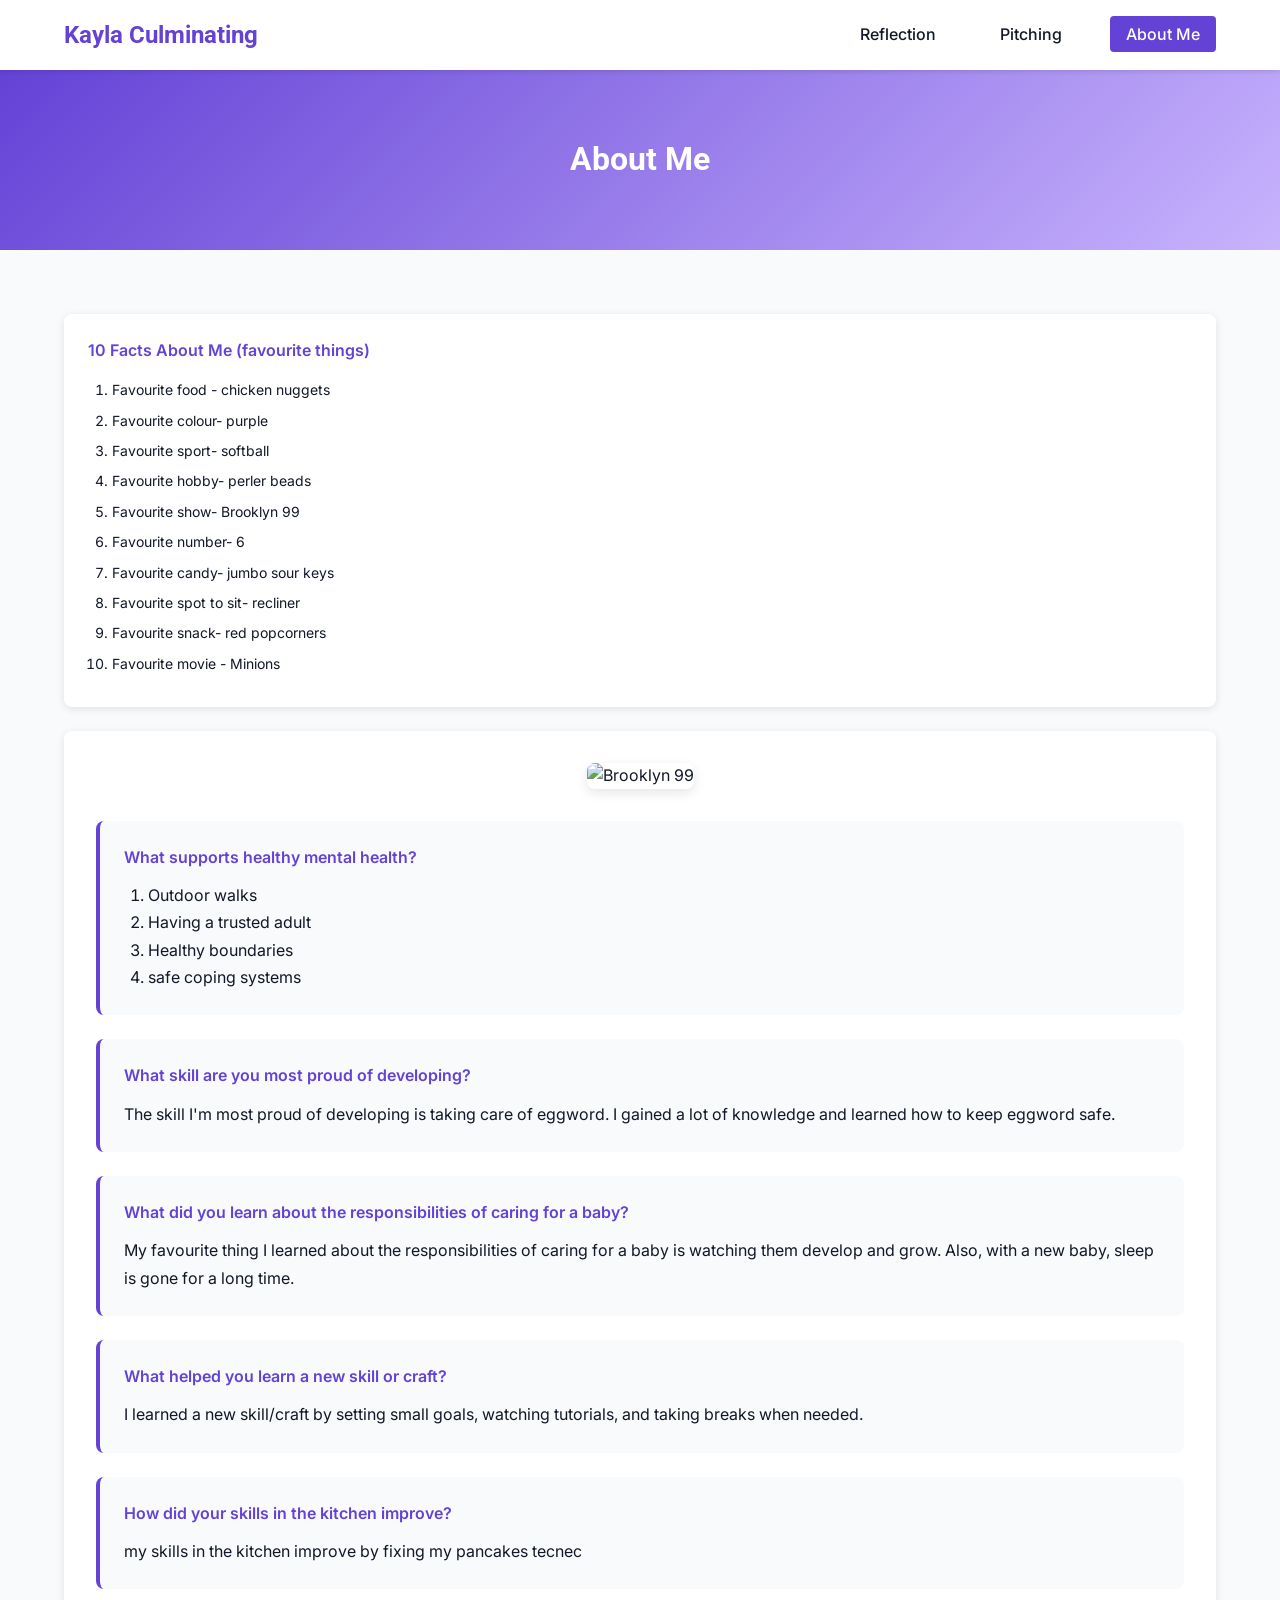
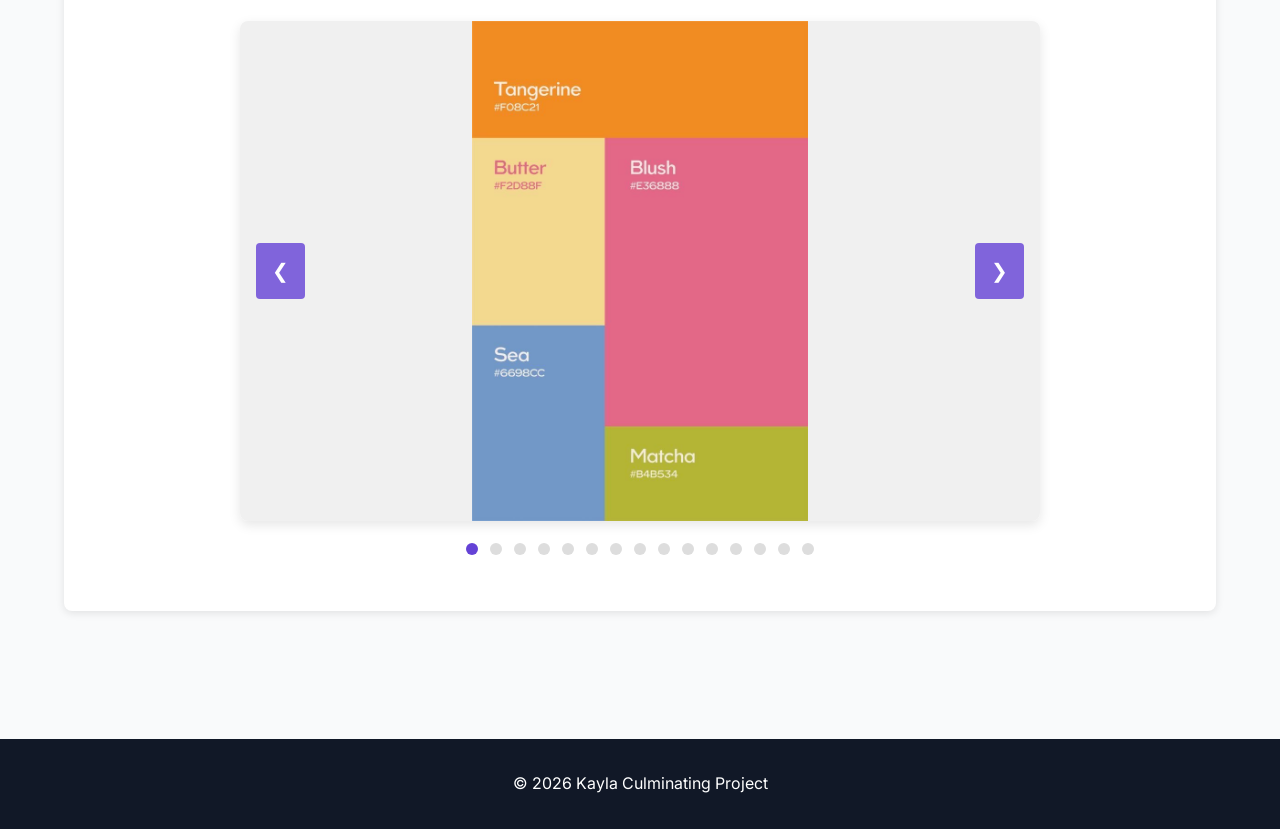
==== commit 808b6c7a: "Update media files and add image carousel - Rename videos to feb.MP4, mar.MP4, apr.MP4, may.MP4 - Re" ====
--- a/about-me.html
+++ b/about-me.html
@@ -83,27 +83,75 @@
                         </div>
                     </div>
 
-                    <div class="image-gallery-about">
-                        <h2>Photo Gallery</h2>
-                        <div class="gallery-grid-about">
-                            <img src="media/IMG_2435.JPG" alt="Photo 1" class="gallery-img-about">
-                            <img src="media/IMG_2436.JPG" alt="Photo 2" class="gallery-img-about">
-                            <img src="media/IMG_2437.JPG" alt="Photo 3" class="gallery-img-about">
-                            <img src="media/IMG_2438.JPG" alt="Photo 4" class="gallery-img-about">
-                            <img src="media/IMG_2439.JPG" alt="Photo 5" class="gallery-img-about">
-                            <img src="media/IMG_2444.JPG" alt="Photo 6" class="gallery-img-about">
-                            <img src="media/IMG_2445.JPG" alt="Photo 7" class="gallery-img-about">
-                            <img src="media/IMG_2446.JPG" alt="Photo 8" class="gallery-img-about">
-                            <img src="media/IMG_2448.JPG" alt="Photo 9" class="gallery-img-about">
-                            <img src="media/IMG_2449.JPG" alt="Photo 10" class="gallery-img-about">
-                            <img src="media/IMG_2450.JPG" alt="Photo 11" class="gallery-img-about">
-                            <img src="media/IMG_2451.JPG" alt="Photo 12" class="gallery-img-about">
-                            <img src="media/IMG_2452.JPG" alt="Photo 13" class="gallery-img-about">
-                            <img src="media/IMG_2453.JPG" alt="Photo 14" class="gallery-img-about">
-                            <img src="media/IMG_2454.JPG" alt="Photo 15" class="gallery-img-about">
-                            <img src="media/IMG_2487.jpg" alt="Photo 16" class="gallery-img-about">
+                    <div class="image-carousel">
+                        <div class="carousel-container">
+                            <button class="carousel-btn prev" onclick="changeSlide(-1)">&#10094;</button>
+                            <div class="carousel-slide">
+                                <img src="media/IMG_2435.JPG" alt="Photo 1" class="carousel-img active">
+                                <img src="media/IMG_2436.JPG" alt="Photo 2" class="carousel-img">
+                                <img src="media/IMG_2437.JPG" alt="Photo 3" class="carousel-img">
+                                <img src="media/IMG_2438.JPG" alt="Photo 4" class="carousel-img">
+                                <img src="media/IMG_2439.JPG" alt="Photo 5" class="carousel-img">
+                                <img src="media/IMG_2444.JPG" alt="Photo 6" class="carousel-img">
+                                <img src="media/IMG_2445.JPG" alt="Photo 7" class="carousel-img">
+                                <img src="media/IMG_2446.JPG" alt="Photo 8" class="carousel-img">
+                                <img src="media/IMG_2448.JPG" alt="Photo 9" class="carousel-img">
+                                <img src="media/IMG_2449.JPG" alt="Photo 10" class="carousel-img">
+                                <img src="media/IMG_2450.JPG" alt="Photo 11" class="carousel-img">
+                                <img src="media/IMG_2451.JPG" alt="Photo 12" class="carousel-img">
+                                <img src="media/IMG_2452.JPG" alt="Photo 13" class="carousel-img">
+                                <img src="media/IMG_2453.JPG" alt="Photo 14" class="carousel-img">
+                                <img src="media/IMG_2454.JPG" alt="Photo 15" class="carousel-img">
+                            </div>
+                            <button class="carousel-btn next" onclick="changeSlide(1)">&#10095;</button>
+                        </div>
+                        <div class="carousel-dots">
+                            <span class="dot active" onclick="currentSlide(1)"></span>
+                            <span class="dot" onclick="currentSlide(2)"></span>
+                            <span class="dot" onclick="currentSlide(3)"></span>
+                            <span class="dot" onclick="currentSlide(4)"></span>
+                            <span class="dot" onclick="currentSlide(5)"></span>
+                            <span class="dot" onclick="currentSlide(6)"></span>
+                            <span class="dot" onclick="currentSlide(7)"></span>
+                            <span class="dot" onclick="currentSlide(8)"></span>
+                            <span class="dot" onclick="currentSlide(9)"></span>
+                            <span class="dot" onclick="currentSlide(10)"></span>
+                            <span class="dot" onclick="currentSlide(11)"></span>
+                            <span class="dot" onclick="currentSlide(12)"></span>
+                            <span class="dot" onclick="currentSlide(13)"></span>
+                            <span class="dot" onclick="currentSlide(14)"></span>
+                            <span class="dot" onclick="currentSlide(15)"></span>
                         </div>
                     </div>
+
+                    <script>
+                    let slideIndex = 1;
+
+                    function changeSlide(n) {
+                        showSlide(slideIndex += n);
+                    }
+
+                    function currentSlide(n) {
+                        showSlide(slideIndex = n);
+                    }
+
+                    function showSlide(n) {
+                        const slides = document.querySelectorAll('.carousel-img');
+                        const dots = document.querySelectorAll('.dot');
+
+                        if (n > slides.length) slideIndex = 1;
+                        if (n < 1) slideIndex = slides.length;
+
+                        slides.forEach(slide => slide.classList.remove('active'));
+                        dots.forEach(dot => dot.classList.remove('active'));
+
+                        slides[slideIndex - 1].classList.add('active');
+                        dots[slideIndex - 1].classList.add('active');
+                    }
+
+                    // Auto-advance carousel every 3 seconds
+                    setInterval(() => changeSlide(1), 3000);
+                    </script>
                 </div>
             </div>
         </section>
--- a/styles.css
+++ b/styles.css
@@ -9,8 +9,6 @@
     --color-surface: #FFFFFF;
     --color-text: #111827;
     --color-neutral: #FFFFFF;
-    --color-pink: #E8A0BF;
-    --color-teal: #0D9488;
 
     /* Typography */
     --font-primary: 'Inter', sans-serif;
@@ -49,8 +47,7 @@
     font-size: var(--font-size-16);
     color: var(--color-text);
     line-height: 1.6;
-    background: linear-gradient(135deg, #FFE5F0 0%, #E0F2FE 100%);
-    min-height: 100vh;
+    background-color: #F9FAFB;
 }
 
 .container {
@@ -115,17 +112,10 @@
 }
 
 /* Page Headers */
-.page-header {
-    background: var(--color-teal);
+.page-header, .page-header-pink {
+    background: linear-gradient(135deg, var(--color-primary), var(--color-secondary));
     color: white;
-    padding: 48px var(--spacing-24);
-    text-align: center;
-}
-
-.page-header-pink {
-    background: var(--color-pink);
-    color: white;
-    padding: 48px var(--spacing-24);
+    padding: 64px var(--spacing-24);
     text-align: center;
 }
 
@@ -137,7 +127,7 @@
 
 /* Content Section */
 .content-section {
-    padding: 48px var(--spacing-24);
+    padding: 64px var(--spacing-24);
 }
 
 /* Reflection Page - SMART Goal */
@@ -163,6 +153,8 @@
 .link-button:hover {
     background-color: var(--color-primary);
     color: white;
+    transform: translateY(-2px);
+    box-shadow: 0 4px 8px rgba(100, 66, 214, 0.2);
 }
 
 .smart-goal-section {
@@ -175,7 +167,7 @@
 }
 
 .smart-title {
-    color: var(--color-teal);
+    color: var(--color-primary);
     font-size: var(--font-size-24);
     font-weight: 700;
     margin-bottom: var(--spacing-24);
@@ -186,6 +178,7 @@
     padding: var(--spacing-16);
     background-color: #F9FAFB;
     border-radius: var(--radius-sm);
+    border-left: 4px solid var(--color-primary);
 }
 
 .smart-item h3 {
@@ -195,15 +188,16 @@
 }
 
 .smart-item strong {
-    color: var(--color-teal);
+    color: var(--color-primary);
     font-weight: 700;
 }
 
 .smart-summary {
     margin-top: var(--spacing-32);
     padding: var(--spacing-24);
-    background-color: #E0F2FE;
-    border-radius: var(--radius-md);
+    background: linear-gradient(135deg, rgba(100, 66, 214, 0.1), rgba(200, 179, 253, 0.1));
+    border-radius: var(--radius-md);
+    border: 2px solid var(--color-secondary);
 }
 
 .smart-summary p {
@@ -225,6 +219,7 @@
     color: var(--color-primary);
     margin-bottom: var(--spacing-16);
     font-size: var(--font-size-16);
+    font-weight: 600;
 }
 
 .about-sidebar ol {
@@ -266,13 +261,14 @@
     padding: var(--spacing-24);
     background-color: #F9FAFB;
     border-radius: var(--radius-md);
-    border-left: 4px solid var(--color-pink);
+    border-left: 4px solid var(--color-primary);
 }
 
 .qa-box h3 {
-    color: var(--color-pink);
+    color: var(--color-primary);
     font-size: var(--font-size-16);
     margin-bottom: var(--spacing-12);
+    font-weight: 600;
 }
 
 .qa-box p, .qa-box ol {
@@ -283,36 +279,86 @@
     padding-left: var(--spacing-24);
 }
 
-/* Image Gallery - About Page */
-.image-gallery-about {
+/* Image Carousel - About Page */
+.image-carousel {
     margin-top: var(--spacing-32);
 }
 
-.image-gallery-about h2 {
-    color: var(--color-pink);
-    font-size: var(--font-size-24);
-    margin-bottom: var(--spacing-24);
-}
-
-.gallery-grid-about {
-    display: grid;
-    grid-template-columns: repeat(auto-fill, minmax(200px, 1fr));
-    gap: var(--spacing-16);
-}
-
-.gallery-img-about {
+.carousel-container {
+    position: relative;
+    max-width: 800px;
+    margin: 0 auto;
+    border-radius: var(--radius-md);
+    overflow: hidden;
+    box-shadow: 0 4px 12px rgba(0,0,0,0.1);
+}
+
+.carousel-slide {
+    position: relative;
     width: 100%;
-    height: 200px;
-    object-fit: cover;
-    border-radius: var(--radius-md);
-    box-shadow: 0 2px 8px rgba(0,0,0,0.1);
-    transition: transform 0.3s, box-shadow 0.3s;
+    height: 500px;
+    background-color: #f0f0f0;
+}
+
+.carousel-img {
+    position: absolute;
+    width: 100%;
+    height: 100%;
+    object-fit: contain;
+    opacity: 0;
+    transition: opacity 0.5s ease-in-out;
+}
+
+.carousel-img.active {
+    opacity: 1;
+}
+
+.carousel-btn {
+    position: absolute;
+    top: 50%;
+    transform: translateY(-50%);
+    background-color: rgba(100, 66, 214, 0.8);
+    color: white;
+    border: none;
+    padding: var(--spacing-16);
     cursor: pointer;
-}
-
-.gallery-img-about:hover {
-    transform: scale(1.05);
-    box-shadow: 0 4px 16px rgba(0,0,0,0.2);
+    font-size: var(--font-size-20);
+    z-index: 10;
+    border-radius: var(--radius-sm);
+    transition: background-color 0.2s;
+}
+
+.carousel-btn:hover {
+    background-color: rgba(100, 66, 214, 1);
+}
+
+.carousel-btn.prev {
+    left: var(--spacing-16);
+}
+
+.carousel-btn.next {
+    right: var(--spacing-16);
+}
+
+.carousel-dots {
+    text-align: center;
+    padding: var(--spacing-16) 0;
+}
+
+.dot {
+    display: inline-block;
+    width: 12px;
+    height: 12px;
+    margin: 0 4px;
+    background-color: #ddd;
+    border-radius: 50%;
+    cursor: pointer;
+    transition: background-color 0.3s;
+}
+
+.dot.active,
+.dot:hover {
+    background-color: var(--color-primary);
 }
 
 /* Pitching Page */
@@ -322,7 +368,7 @@
 }
 
 .pitching-heading {
-    color: var(--color-pink);
+    color: var(--color-primary);
     font-size: var(--font-size-24);
     font-weight: 700;
 }
@@ -339,6 +385,12 @@
     border-radius: var(--radius-md);
     box-shadow: 0 2px 8px rgba(0,0,0,0.1);
     text-align: center;
+    transition: transform 0.2s, box-shadow 0.2s;
+}
+
+.video-card:hover {
+    transform: translateY(-4px);
+    box-shadow: 0 4px 12px rgba(0,0,0,0.15);
 }
 
 .pitching-video {
@@ -348,7 +400,7 @@
 }
 
 .video-title {
-    color: var(--color-pink);
+    color: var(--color-primary);
     font-size: var(--font-size-20);
     font-weight: 700;
     margin-bottom: var(--spacing-8);
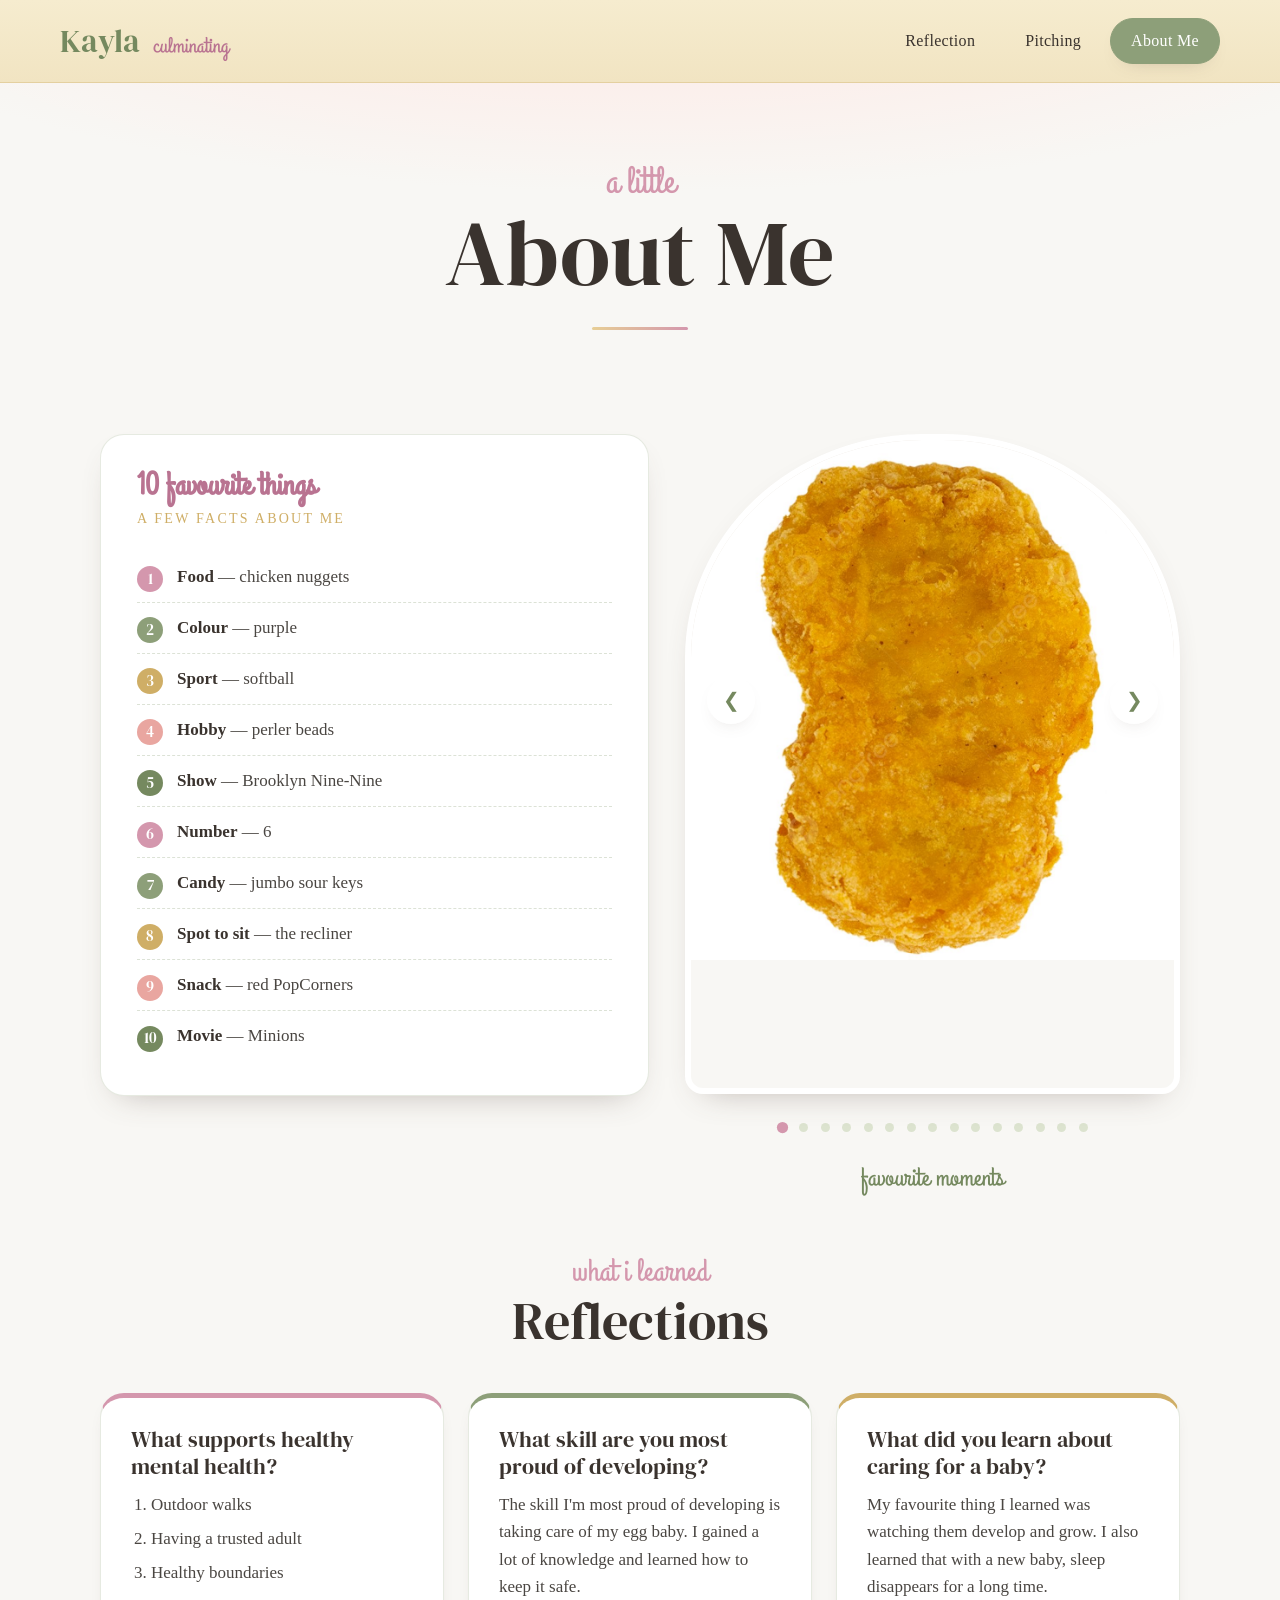
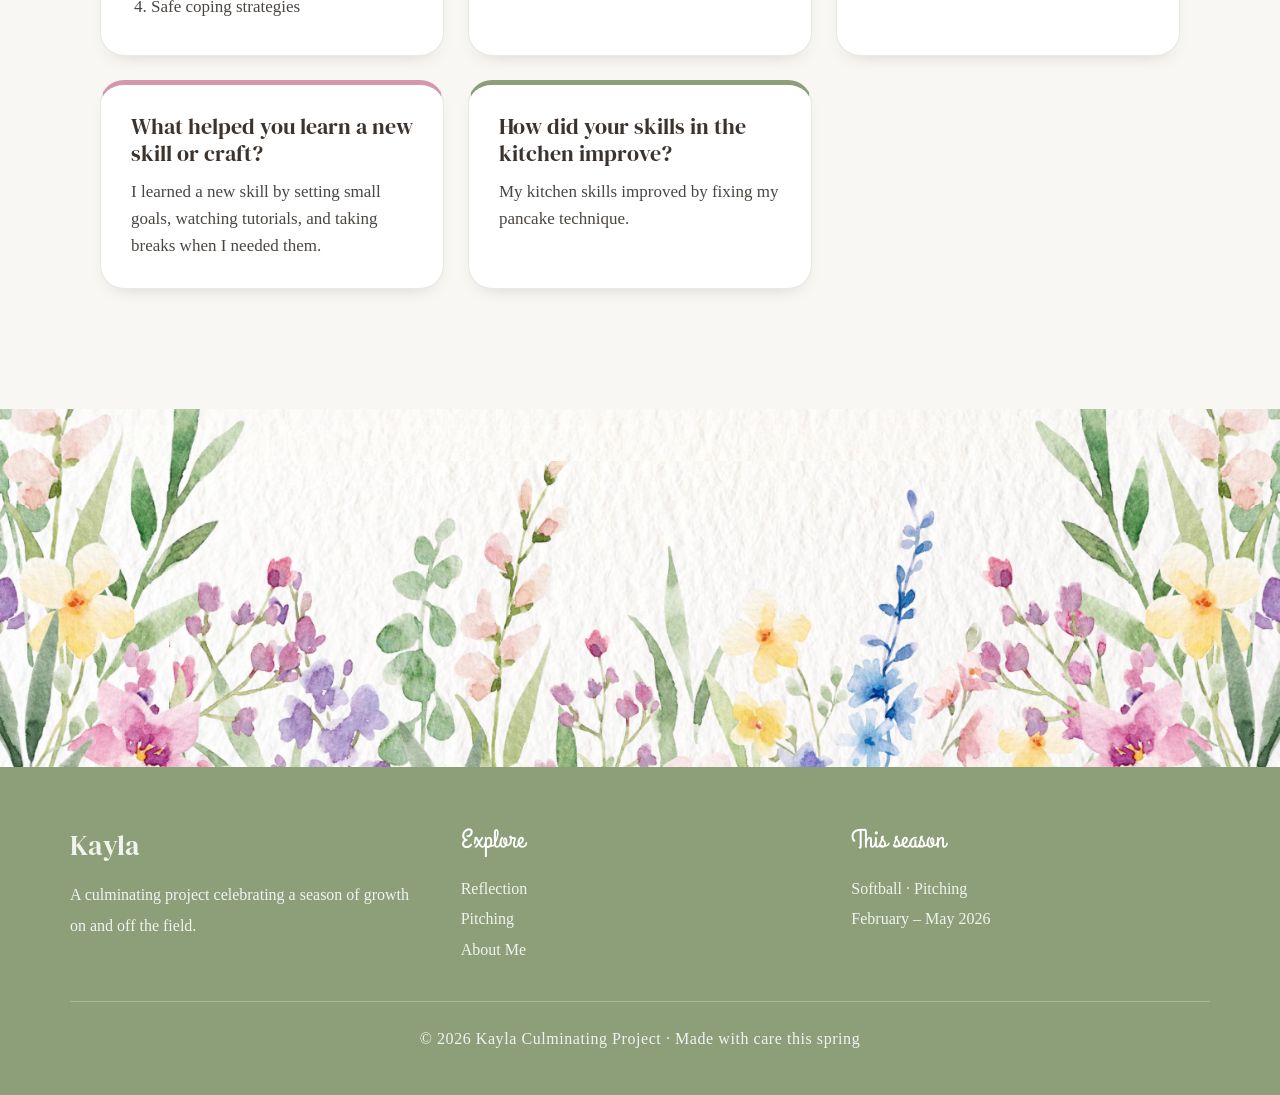
==== commit b99d52e5: "updated content and theming" ====
--- a/about-me.html
+++ b/about-me.html
@@ -3,16 +3,16 @@
 <head>
     <meta charset="UTF-8">
     <meta name="viewport" content="width=device-width, initial-scale=1.0">
-    <title>About Me - Kayla Culminating</title>
+    <title>About Me — Kayla's Culminating Project</title>
     <link rel="preconnect" href="https://fonts.googleapis.com">
     <link rel="preconnect" href="https://fonts.gstatic.com" crossorigin>
-    <link href="https://fonts.googleapis.com/css2?family=Inter:wght@100..900&family=Roboto:wght@100..900&family=Fira+Code:wght@300..700&display=swap" rel="stylesheet">
+    <link href="https://fonts.googleapis.com/css2?family=DM+Serif+Display:ital@0;1&family=Grand+Hotel&display=swap" rel="stylesheet">
     <link rel="stylesheet" href="styles.css">
 </head>
 <body>
     <nav class="nav">
         <div class="nav-container">
-            <h1 class="nav-logo">Kayla Culminating</h1>
+            <a href="index.html" class="nav-logo" style="text-decoration:none;">Kayla <span class="logo-script">culminating</span></a>
             <ul class="nav-menu">
                 <li><a href="index.html" class="nav-link">Reflection</a></li>
                 <li><a href="pitching.html" class="nav-link">Pitching</a></li>
@@ -22,145 +22,147 @@
     </nav>
 
     <main class="main-content">
-        <section class="page-header-pink">
-            <div class="container">
-                <h1 class="page-title">About Me</h1>
+        <section class="page-banner">
+            <p class="eyebrow">a little</p>
+            <h1 class="page-title">About Me</h1>
+            <div class="rule"></div>
+        </section>
+
+        <section class="section">
+            <!-- Facts + tall visual -->
+            <div class="about-top">
+                <div class="facts-card">
+                    <h3>10 favourite things</h3>
+                    <p class="sub">a few facts about me</p>
+                    <ul class="facts-list">
+                        <li><span class="n c-rose">1</span><span><span class="label">Food</span> — chicken nuggets</span></li>
+                        <li><span class="n c-sage">2</span><span><span class="label">Colour</span> — purple</span></li>
+                        <li><span class="n c-gold">3</span><span><span class="label">Sport</span> — softball</span></li>
+                        <li><span class="n c-blush">4</span><span><span class="label">Hobby</span> — perler beads</span></li>
+                        <li><span class="n c-green">5</span><span><span class="label">Show</span> — Brooklyn Nine-Nine</span></li>
+                        <li><span class="n c-rose">6</span><span><span class="label">Number</span> — 6</span></li>
+                        <li><span class="n c-sage">7</span><span><span class="label">Candy</span> — jumbo sour keys</span></li>
+                        <li><span class="n c-gold">8</span><span><span class="label">Spot to sit</span> — the recliner</span></li>
+                        <li><span class="n c-blush">9</span><span><span class="label">Snack</span> — red PopCorners</span></li>
+                        <li><span class="n c-green">10</span><span><span class="label">Movie</span> — Minions</span></li>
+                    </ul>
+                </div>
+
+                <div class="about-visual">
+                    <div class="tall-frame">
+                        <div class="carousel-slide">
+                            <img src="media/IMG_2444.JPG" alt="Photo 1" class="carousel-img active" >
+                            <img src="media/IMG_2445.JPG" alt="Photo 2" class="carousel-img">
+                            <img src="media/IMG_2446.JPG" alt="Photo 3" class="carousel-img">
+                            <img src="media/IMG_2448.JPG" alt="Photo 4" class="carousel-img">
+                            <img src="media/IMG_2449.JPG" alt="Photo 5" class="carousel-img">
+                            <img src="media/IMG_2450.JPG" alt="Photo 6" class="carousel-img">
+                            <img src="media/IMG_2451.JPG" alt="Photo 7" class="carousel-img">
+                            <img src="media/IMG_2452.JPG" alt="Photo 8" class="carousel-img">
+                            <img src="media/IMG_2453.JPG" alt="Photo 9" class="carousel-img">
+                            <img src="media/IMG_2454.JPG" alt="Photo 10" class="carousel-img">
+                            <button class="carousel-btn prev" onclick="changeSlide(-1)" aria-label="Previous">&#10094;</button>
+                            <button class="carousel-btn next" onclick="changeSlide(1)" aria-label="Next">&#10095;</button>
+                        </div>
+                    </div>
+                    <div class="carousel-dots">
+                        <span class="dot active" onclick="currentSlide(1)"></span>
+                        <span class="dot" onclick="currentSlide(2)"></span>
+                        <span class="dot" onclick="currentSlide(3)"></span>
+                        <span class="dot" onclick="currentSlide(4)"></span>
+                        <span class="dot" onclick="currentSlide(5)"></span>
+                        <span class="dot" onclick="currentSlide(6)"></span>
+                        <span class="dot" onclick="currentSlide(7)"></span>
+                        <span class="dot" onclick="currentSlide(8)"></span>
+                        <span class="dot" onclick="currentSlide(9)"></span>
+                        <span class="dot" onclick="currentSlide(10)"></span>
+                        <span class="dot" onclick="currentSlide(11)"></span>
+                        <span class="dot" onclick="currentSlide(12)"></span>
+                        <span class="dot" onclick="currentSlide(13)"></span>
+                        <span class="dot" onclick="currentSlide(14)"></span>
+                        <span class="dot" onclick="currentSlide(15)"></span>
+                    </div>
+                    <p class="cap">favourite moments</p>
+                </div>
+            </div>
+
+            <!-- Q&A -->
+            <div class="qa-section">
+                <div class="section-head">
+                    <p class="section-eyebrow">what i learned</p>
+                    <h2 class="section-title">Reflections</h2>
+                </div>
+                <div class="qa-grid">
+                    <div class="qa-box">
+                        <h3>What supports healthy mental health?</h3>
+                        <ol>
+                            <li>Outdoor walks</li>
+                            <li>Having a trusted adult</li>
+                            <li>Healthy boundaries</li>
+                            <li>Safe coping strategies</li>
+                        </ol>
+                    </div>
+                    <div class="qa-box">
+                        <h3>What skill are you most proud of developing?</h3>
+                        <p>The skill I'm most proud of developing is taking care of my egg baby. I gained a lot of knowledge and learned how to keep it safe.</p>
+                    </div>
+                    <div class="qa-box">
+                        <h3>What did you learn about caring for a baby?</h3>
+                        <p>My favourite thing I learned was watching them develop and grow. I also learned that with a new baby, sleep disappears for a long time.</p>
+                    </div>
+                    <div class="qa-box">
+                        <h3>What helped you learn a new skill or craft?</h3>
+                        <p>I learned a new skill by setting small goals, watching tutorials, and taking breaks when I needed them.</p>
+                    </div>
+                    <div class="qa-box">
+                        <h3>How did your skills in the kitchen improve?</h3>
+                        <p>My kitchen skills improved by fixing my pancake technique.</p>
+                    </div>
+                </div>
             </div>
         </section>
 
-        <section class="content-section">
-            <div class="container">
-                <div class="about-sidebar">
-                    <h3>10 Facts About Me (favourite things)</h3>
-                    <ol>
-                        <li>Favourite food - chicken nuggets</li>
-                        <li>Favourite colour- purple</li>
-                        <li>Favourite sport- softball</li>
-                        <li>Favourite hobby- perler beads</li>
-                        <li>Favourite show- Brooklyn 99</li>
-                        <li>Favourite number- 6</li>
-                        <li>Favourite candy- jumbo sour keys</li>
-                        <li>Favourite spot to sit- recliner</li>
-                        <li>Favourite snack- red popcorners</li>
-                        <li>Favourite movie - Minions</li>
-                    </ol>
-                </div>
-
-                <div class="about-main-content">
-                    <div class="brooklyn-image">
-                        <img src="media/Screenshot 2026-05-29 at 1.32.39 PM.png" alt="Brooklyn 99" class="featured-image">
-                    </div>
-
-                    <div class="qa-grid">
-                        <div class="qa-box">
-                            <h3>What supports healthy mental health?</h3>
-                            <ol>
-                                <li>Outdoor walks</li>
-                                <li>Having a trusted adult</li>
-                                <li>Healthy boundaries</li>
-                                <li>safe coping systems</li>
-                            </ol>
-                        </div>
-
-                        <div class="qa-box">
-                            <h3>What skill are you most proud of developing?</h3>
-                            <p>The skill I'm most proud of developing is taking care of eggword. I gained a lot of knowledge and learned how to keep eggword safe.</p>
-                        </div>
-
-                        <div class="qa-box">
-                            <h3>What did you learn about the responsibilities of caring for a baby?</h3>
-                            <p>My favourite thing I learned about the responsibilities of caring for a baby is watching them develop and grow. Also, with a new baby, sleep is gone for a long time.</p>
-                        </div>
-
-                        <div class="qa-box">
-                            <h3>What helped you learn a new skill or craft?</h3>
-                            <p>I learned a new skill/craft by setting small goals, watching tutorials, and taking breaks when needed.</p>
-                        </div>
-
-                        <div class="qa-box">
-                            <h3>How did your skills in the kitchen improve?</h3>
-                            <p>my skills in the kitchen improve by fixing my pancakes tecnec</p>
-                        </div>
-                    </div>
-
-                    <div class="image-carousel">
-                        <div class="carousel-container">
-                            <button class="carousel-btn prev" onclick="changeSlide(-1)">&#10094;</button>
-                            <div class="carousel-slide">
-                                <img src="media/IMG_2435.JPG" alt="Photo 1" class="carousel-img active">
-                                <img src="media/IMG_2436.JPG" alt="Photo 2" class="carousel-img">
-                                <img src="media/IMG_2437.JPG" alt="Photo 3" class="carousel-img">
-                                <img src="media/IMG_2438.JPG" alt="Photo 4" class="carousel-img">
-                                <img src="media/IMG_2439.JPG" alt="Photo 5" class="carousel-img">
-                                <img src="media/IMG_2444.JPG" alt="Photo 6" class="carousel-img">
-                                <img src="media/IMG_2445.JPG" alt="Photo 7" class="carousel-img">
-                                <img src="media/IMG_2446.JPG" alt="Photo 8" class="carousel-img">
-                                <img src="media/IMG_2448.JPG" alt="Photo 9" class="carousel-img">
-                                <img src="media/IMG_2449.JPG" alt="Photo 10" class="carousel-img">
-                                <img src="media/IMG_2450.JPG" alt="Photo 11" class="carousel-img">
-                                <img src="media/IMG_2451.JPG" alt="Photo 12" class="carousel-img">
-                                <img src="media/IMG_2452.JPG" alt="Photo 13" class="carousel-img">
-                                <img src="media/IMG_2453.JPG" alt="Photo 14" class="carousel-img">
-                                <img src="media/IMG_2454.JPG" alt="Photo 15" class="carousel-img">
-                            </div>
-                            <button class="carousel-btn next" onclick="changeSlide(1)">&#10095;</button>
-                        </div>
-                        <div class="carousel-dots">
-                            <span class="dot active" onclick="currentSlide(1)"></span>
-                            <span class="dot" onclick="currentSlide(2)"></span>
-                            <span class="dot" onclick="currentSlide(3)"></span>
-                            <span class="dot" onclick="currentSlide(4)"></span>
-                            <span class="dot" onclick="currentSlide(5)"></span>
-                            <span class="dot" onclick="currentSlide(6)"></span>
-                            <span class="dot" onclick="currentSlide(7)"></span>
-                            <span class="dot" onclick="currentSlide(8)"></span>
-                            <span class="dot" onclick="currentSlide(9)"></span>
-                            <span class="dot" onclick="currentSlide(10)"></span>
-                            <span class="dot" onclick="currentSlide(11)"></span>
-                            <span class="dot" onclick="currentSlide(12)"></span>
-                            <span class="dot" onclick="currentSlide(13)"></span>
-                            <span class="dot" onclick="currentSlide(14)"></span>
-                            <span class="dot" onclick="currentSlide(15)"></span>
-                        </div>
-                    </div>
-
-                    <script>
-                    let slideIndex = 1;
-
-                    function changeSlide(n) {
-                        showSlide(slideIndex += n);
-                    }
-
-                    function currentSlide(n) {
-                        showSlide(slideIndex = n);
-                    }
-
-                    function showSlide(n) {
-                        const slides = document.querySelectorAll('.carousel-img');
-                        const dots = document.querySelectorAll('.dot');
-
-                        if (n > slides.length) slideIndex = 1;
-                        if (n < 1) slideIndex = slides.length;
-
-                        slides.forEach(slide => slide.classList.remove('active'));
-                        dots.forEach(dot => dot.classList.remove('active'));
-
-                        slides[slideIndex - 1].classList.add('active');
-                        dots[slideIndex - 1].classList.add('active');
-                    }
-
-                    // Auto-advance carousel every 3 seconds
-                    setInterval(() => changeSlide(1), 3000);
-                    </script>
-                </div>
-            </div>
-        </section>
+        <div class="floral-band"></div>
     </main>
 
     <footer class="footer">
-        <div class="container">
-            <p>&copy; 2026 Kayla Culminating Project</p>
+        <div class="footer-inner">
+            <div>
+                <p class="foot-logo">Kayla</p>
+                <p>A culminating project celebrating a season of growth on and off the field.</p>
+            </div>
+            <div>
+                <h4>Explore</h4>
+                <a href="index.html">Reflection</a>
+                <a href="pitching.html">Pitching</a>
+                <a href="about-me.html">About Me</a>
+            </div>
+            <div>
+                <h4>This season</h4>
+                <p>Softball · Pitching</p>
+                <p>February – May 2026</p>
+            </div>
+        </div>
+        <div class="footer-bottom">
+            <p>&copy; 2026 Kayla Culminating Project · Made with care this spring</p>
         </div>
     </footer>
+
+    <script>
+    let slideIndex = 1;
+    function changeSlide(n) { showSlide(slideIndex += n); }
+    function currentSlide(n) { showSlide(slideIndex = n); }
+    function showSlide(n) {
+        const slides = document.querySelectorAll('.carousel-img');
+        const dots = document.querySelectorAll('.dot');
+        if (n > slides.length) slideIndex = 1;
+        if (n < 1) slideIndex = slides.length;
+        slides.forEach(s => s.classList.remove('active'));
+        dots.forEach(d => d.classList.remove('active'));
+        slides[slideIndex - 1].classList.add('active');
+        dots[slideIndex - 1].classList.add('active');
+    }
+    setInterval(() => changeSlide(1), 4000);
+    </script>
 </body>
 </html>
--- a/styles.css
+++ b/styles.css
@@ -1,452 +1,675 @@
-/* Material Design System Variables */
+/* ============================================================
+   Kayla Culminating — Spring Floral theme
+   Palette  sage #8D9F79 · rose #D497AD · gold #E7CE95 · blush #FFD4CE
+   Type     DM Serif Display (headings) · Grand Hotel (script)
+            Georgia (body, web-safe stand-in for Georgia Pro)
+   ============================================================ */
+
 :root {
-    /* Colors */
-    --color-primary: #6442D6;
-    --color-secondary: #C8B3FD;
-    --color-success: #16A34A;
-    --color-warning: #D97706;
-    --color-danger: #DC2626;
-    --color-surface: #FFFFFF;
-    --color-text: #111827;
-    --color-neutral: #FFFFFF;
-
-    /* Typography */
-    --font-primary: 'Inter', sans-serif;
-    --font-display: 'Roboto', sans-serif;
-    --font-mono: 'Fira Code', monospace;
-
-    --font-size-12: 0.75rem;
-    --font-size-14: 0.875rem;
-    --font-size-16: 1rem;
-    --font-size-20: 1.25rem;
-    --font-size-24: 1.5rem;
-    --font-size-32: 2rem;
-
-    /* Spacing */
-    --spacing-4: 4px;
-    --spacing-8: 8px;
-    --spacing-12: 12px;
-    --spacing-16: 16px;
-    --spacing-24: 24px;
-    --spacing-32: 32px;
-
-    /* Border Radius */
-    --radius-sm: 4px;
-    --radius-md: 8px;
-}
-
-/* Reset & Base Styles */
-* {
-    margin: 0;
-    padding: 0;
-    box-sizing: border-box;
-}
+    /* ---- Brand colour ---- */
+    --sage:        #8D9F79;
+    --sage-deep:   #75895F;
+    --sage-soft:   #DCE3CF;
+    --rose:        #D497AD;
+    --rose-deep:   #B97391;
+    --rose-soft:   #F3DDE6;
+    --gold:        #E7CE95;
+    --gold-deep:   #CFAE66;
+    --gold-soft:   #F6ECCF;
+    --blush:       #FFD4CE;
+    --blush-soft:  #FFE7E3;
+
+    /* ---- Surface & ink ---- */
+    --paper:       #F8F7F4;   /* matches the watercolour-paper crops  */
+    --paper-2:     #FCFBF8;
+    --card:        #FFFFFF;
+    --ink:         #4A4642;   /* warm charcoal body text              */
+    --ink-soft:    #7C746C;
+    --heading:     #3A332E;   /* near-black warm                      */
+
+    /* ---- Type ---- */
+    --serif:  "DM Serif Display", "Georgia Pro", Georgia, serif;
+    --body:   "Georgia Pro", Georgia, "Times New Roman", serif;
+    --script: "Grand Hotel", cursive;
+
+    /* ---- Shape ---- */
+    --radius:    24px;
+    --radius-sm: 14px;
+    --arch:      48% 48% 18px 18px / 34% 34% 18px 18px;
+
+    --shadow:    0 14px 34px -20px rgba(91, 74, 64, 0.45);
+    --shadow-sm: 0 8px 20px -14px rgba(91, 74, 64, 0.40);
+    --ring:      1px solid rgba(141, 159, 121, 0.22);
+}
+
+* { margin: 0; padding: 0; box-sizing: border-box; }
+
+html { scroll-behavior: smooth; }
 
 body {
-    font-family: var(--font-primary);
-    font-size: var(--font-size-16);
-    color: var(--color-text);
-    line-height: 1.6;
-    background-color: #F9FAFB;
+    font-family: var(--body);
+    font-size: 18px;
+    line-height: 1.65;
+    color: var(--ink);
+    background-color: var(--paper);
+    -webkit-font-smoothing: antialiased;
 }
 
 .container {
-    max-width: 1200px;
+    max-width: 1140px;
     margin: 0 auto;
-    padding: 0 var(--spacing-24);
-}
-
-/* Navigation */
+    padding: 0 32px;
+}
+
+a { color: inherit; }
+
+/* ============================================================
+   Navigation — soft gold band
+   ============================================================ */
 .nav {
-    background-color: var(--color-surface);
-    box-shadow: 0 2px 4px rgba(0,0,0,0.1);
     position: sticky;
     top: 0;
     z-index: 100;
+    background: linear-gradient(180deg, var(--gold-soft) 0%, #F1E4C2 100%);
+    border-bottom: 1px solid rgba(207, 174, 102, 0.45);
 }
 
 .nav-container {
-    max-width: 1200px;
+    max-width: 1240px;
     margin: 0 auto;
-    padding: var(--spacing-16) var(--spacing-24);
+    padding: 18px 40px;
     display: flex;
     justify-content: space-between;
     align-items: center;
+    gap: 24px;
+    flex-wrap: wrap;
 }
 
 .nav-logo {
-    font-family: var(--font-display);
-    font-size: var(--font-size-24);
-    font-weight: 700;
-    color: var(--color-primary);
+    font-family: var(--serif);
+    font-size: 32px;
+    font-weight: 400;
+    letter-spacing: 0.01em;
+    color: var(--sage-deep);
+    line-height: 1;
+    display: flex;
+    align-items: baseline;
+    gap: 12px;
+}
+.nav-logo .logo-script {
+    font-family: var(--script);
+    font-size: 22px;
+    color: var(--rose-deep);
+    letter-spacing: 0;
 }
 
 .nav-menu {
     display: flex;
     list-style: none;
-    gap: var(--spacing-32);
+    gap: 8px;
+    align-items: center;
 }
 
 .nav-link {
+    display: inline-block;
     text-decoration: none;
-    color: var(--color-text);
-    font-weight: 500;
-    padding: var(--spacing-8) var(--spacing-16);
-    border-radius: var(--radius-sm);
-    transition: background-color 0.2s, color 0.2s;
-}
-
+    color: var(--heading);
+    font-family: var(--body);
+    font-size: 16px;
+    letter-spacing: 0.02em;
+    padding: 9px 20px;
+    border-radius: 999px;
+    border: 1px solid transparent;
+    transition: all 0.22s cubic-bezier(0.2, 0, 0, 1);
+}
 .nav-link:hover {
-    background-color: rgba(100, 66, 214, 0.1);
-    color: var(--color-primary);
-}
-
+    color: var(--sage-deep);
+    border-color: rgba(141, 159, 121, 0.5);
+    background: rgba(255, 255, 255, 0.45);
+}
 .nav-link.active {
-    background-color: var(--color-primary);
-    color: white;
-}
-
-/* Main Content */
-.main-content {
-    min-height: calc(100vh - 200px);
-}
-
-/* Page Headers */
-.page-header, .page-header-pink {
-    background: linear-gradient(135deg, var(--color-primary), var(--color-secondary));
-    color: white;
-    padding: 64px var(--spacing-24);
+    background: var(--sage);
+    color: #fff;
+    border-color: var(--sage);
+    box-shadow: var(--shadow-sm);
+}
+
+/* ============================================================
+   Page banners (Pitching / About)
+   ============================================================ */
+.main-content { min-height: calc(100vh - 260px); }
+
+.page-banner {
     text-align: center;
-}
-
+    padding: 80px 32px 48px;
+    background:
+        radial-gradient(120% 140% at 50% -40%, var(--blush-soft) 0%, transparent 55%),
+        var(--paper);
+    position: relative;
+}
+.page-banner .eyebrow {
+    font-family: var(--script);
+    font-size: 38px;
+    color: var(--rose);
+    line-height: 1;
+    margin-bottom: 6px;
+}
 .page-title {
-    font-family: var(--font-display);
-    font-size: var(--font-size-32);
-    font-weight: 700;
-}
-
-/* Content Section */
-.content-section {
-    padding: 64px var(--spacing-24);
-}
-
-/* Reflection Page - SMART Goal */
-.button-group {
+    font-family: var(--serif);
+    font-weight: 400;
+    font-size: clamp(52px, 8vw, 92px);
+    line-height: 1.02;
+    color: var(--heading);
+    letter-spacing: 0.005em;
+}
+.page-banner .rule {
+    width: 96px;
+    height: 3px;
+    margin: 26px auto 0;
+    border-radius: 3px;
+    background: linear-gradient(90deg, var(--gold) 0%, var(--rose) 100%);
+}
+
+/* ============================================================
+   Floral hero (home)
+   ============================================================ */
+.hero {
+    position: relative;
+    text-align: center;
+    padding: 64px 32px 36px;
+    background:
+        url("media/floral-top.png") top center / 100% auto no-repeat,
+        var(--paper);
+    overflow: hidden;
+}
+.hero-inner { position: relative; padding-top: clamp(120px, 18vw, 240px); }
+
+.hero .kicker {
+    font-family: var(--body);
+    font-size: 15px;
+    letter-spacing: 0.32em;
+    text-transform: uppercase;
+    color: var(--gold-deep);
+    margin-bottom: 18px;
+}
+.hero .hero-script {
+    font-family: var(--script);
+    font-size: clamp(44px, 7vw, 78px);
+    color: var(--sage);
+    line-height: 0.9;
+    margin-bottom: 4px;
+}
+.hero .hero-title {
+    font-family: var(--serif);
+    font-weight: 400;
+    font-size: clamp(64px, 12vw, 150px);
+    line-height: 0.96;
+    color: var(--rose);
+    letter-spacing: 0.01em;
+    text-transform: uppercase;
+}
+.hero .hero-sub {
+    max-width: 620px;
+    margin: 26px auto 0;
+    font-size: 20px;
+    color: var(--ink-soft);
+    line-height: 1.6;
+}
+.hero-cta {
     display: flex;
-    gap: var(--spacing-24);
+    gap: 16px;
     justify-content: center;
-    margin-bottom: 48px;
-}
-
-.link-button {
+    flex-wrap: wrap;
+    margin-top: 34px;
+}
+
+/* ============================================================
+   Buttons
+   ============================================================ */
+.btn {
+    display: inline-flex;
+    align-items: center;
+    gap: 8px;
+    font-family: var(--body);
+    font-size: 16px;
+    letter-spacing: 0.02em;
+    text-decoration: none;
+    padding: 13px 30px;
+    border-radius: 999px;
+    border: 1.5px solid var(--sage);
+    color: var(--sage-deep);
+    background: transparent;
+    cursor: pointer;
+    transition: all 0.22s cubic-bezier(0.2, 0, 0, 1);
+}
+.btn:hover { transform: translateY(-2px); box-shadow: var(--shadow-sm); }
+.btn-primary {
+    background: var(--sage);
+    color: #fff;
+    border-color: var(--sage);
+}
+.btn-primary:hover { background: var(--sage-deep); border-color: var(--sage-deep); }
+.btn-rose {
+    border-color: var(--rose);
+    color: var(--rose-deep);
+}
+.btn-rose:hover { background: var(--rose); color: #fff; border-color: var(--rose); }
+
+/* ============================================================
+   Sections
+   ============================================================ */
+.section { padding: 56px 32px 24px; }
+.section-head { text-align: center; max-width: 720px; margin: 0 auto 44px; }
+.section-eyebrow {
+    font-family: var(--script);
+    font-size: 32px;
+    color: var(--rose);
+    line-height: 1;
+}
+.section-title {
+    font-family: var(--serif);
+    font-weight: 400;
+    font-size: clamp(34px, 5vw, 52px);
+    color: var(--heading);
+    line-height: 1.1;
+    margin-top: 4px;
+}
+.section-lead {
+    margin-top: 14px;
+    color: var(--ink-soft);
+    font-size: 19px;
+}
+
+/* ---- Generic card ---- */
+.card {
+    background: var(--card);
+    border-radius: var(--radius);
+    border: var(--ring);
+    box-shadow: var(--shadow);
+    padding: 30px;
+}
+
+/* ============================================================
+   SMART goal (home)
+   ============================================================ */
+.smart-grid {
+    max-width: 980px;
+    margin: 0 auto;
+    display: grid;
+    grid-template-columns: repeat(auto-fit, minmax(280px, 1fr));
+    gap: 22px;
+}
+.smart-card {
+    background: var(--card);
+    border-radius: var(--radius);
+    border: var(--ring);
+    box-shadow: var(--shadow);
+    padding: 26px 26px 28px;
+    position: relative;
+    overflow: hidden;
+}
+.smart-card .badge {
+    width: 52px; height: 52px;
+    border-radius: 50%;
+    display: grid; place-items: center;
+    font-family: var(--serif);
+    font-size: 26px;
+    color: #fff;
+    margin-bottom: 16px;
+}
+.smart-card h3 {
+    font-family: var(--serif);
+    font-weight: 400;
+    font-size: 24px;
+    color: var(--heading);
+    margin-bottom: 8px;
+}
+.smart-card p { font-size: 17px; color: var(--ink); line-height: 1.55; }
+.smart-card .tail {
+    position: absolute; right: -22px; bottom: -22px;
+    width: 96px; height: 96px; border-radius: 50%;
+    opacity: 0.14;
+}
+.c-sage  { background: var(--sage); }
+.c-rose  { background: var(--rose); }
+.c-gold  { background: var(--gold-deep); }
+.c-blush { background: #E9A6A0; }
+.c-green { background: var(--sage-deep); }
+
+.smart-summary {
+    max-width: 980px;
+    margin: 26px auto 0;
+    background: linear-gradient(135deg, var(--rose-soft) 0%, var(--gold-soft) 100%);
+    border-radius: var(--radius);
+    border: 1px solid rgba(212, 151, 173, 0.35);
+    padding: 34px 38px;
+    text-align: center;
+}
+.smart-summary .label {
+    font-family: var(--script);
+    font-size: 30px;
+    color: var(--rose-deep);
+    line-height: 1;
+    margin-bottom: 10px;
+}
+.smart-summary p {
+    font-size: 21px;
+    line-height: 1.6;
+    color: var(--heading);
+    max-width: 760px;
+    margin: 0 auto;
+}
+
+/* ============================================================
+   Pitching — intro + month cards
+   ============================================================ */
+.pitch-intro {
+    max-width: 980px;
+    margin: 0 auto 52px;
+    display: grid;
+    grid-template-columns: 1.15fr 1fr;
+    gap: 30px;
+    align-items: stretch;
+}
+.pitch-intro .lead-card {
+    background: var(--card);
+    border-radius: var(--radius);
+    border: var(--ring);
+    box-shadow: var(--shadow);
+    padding: 34px;
+}
+.pitch-intro .lead-card p { font-size: 18px; color: var(--ink); margin-bottom: 14px; }
+.pitch-intro .lead-card p:last-child { margin-bottom: 0; }
+.pitch-intro .lead-card strong { color: var(--rose-deep); }
+.pitch-intro .technique {
+    background: linear-gradient(150deg, var(--sage-soft) 0%, var(--gold-soft) 100%);
+    border-radius: var(--radius);
+    padding: 32px 34px;
+    border: 1px solid rgba(141, 159, 121, 0.3);
+}
+.pitch-intro .technique h3 {
+    font-family: var(--script);
+    font-size: 30px;
+    color: var(--sage-deep);
+    margin-bottom: 14px;
+    line-height: 1;
+}
+.pitch-intro .technique ul { list-style: none; }
+.pitch-intro .technique li {
+    position: relative;
+    padding-left: 30px;
+    margin-bottom: 12px;
+    font-size: 17px;
+    color: var(--heading);
+}
+.pitch-intro .technique li::before {
+    content: "";
+    position: absolute; left: 0; top: 9px;
+    width: 14px; height: 14px;
+    border-radius: 50%;
+    background: var(--rose);
+    box-shadow: 0 0 0 4px rgba(212, 151, 173, 0.25);
+}
+
+.video-grid {
+    max-width: 1080px;
+    margin: 0 auto;
+    display: grid;
+    grid-template-columns: repeat(auto-fit, minmax(230px, 1fr));
+    gap: 26px;
+}
+.video-card {
+    background: var(--card);
+    border-radius: var(--radius);
+    border: var(--ring);
+    box-shadow: var(--shadow);
+    padding: 16px 16px 24px;
+    text-align: center;
+    transition: transform 0.22s cubic-bezier(0.2, 0, 0, 1), box-shadow 0.22s;
+}
+.video-card:hover { transform: translateY(-5px); box-shadow: 0 22px 40px -22px rgba(91,74,64,0.55); }
+.video-thumb {
+    border-radius: var(--arch);
+    overflow: hidden;
+    background: var(--paper);
+    border: 5px solid var(--blush-soft);
+    aspect-ratio: 3 / 4;
+    margin-bottom: 16px;
+}
+.pitching-video { width: 100%; height: 100%; object-fit: cover; display: block; background:#efe9e2; }
+.video-card .month {
+    font-family: var(--serif);
+    font-weight: 400;
+    font-size: 28px;
+    color: var(--rose-deep);
+    line-height: 1;
+}
+.video-time {
     display: inline-block;
-    padding: var(--spacing-12) var(--spacing-32);
-    background-color: white;
-    color: var(--color-primary);
-    text-decoration: none;
-    border-radius: var(--radius-md);
-    border: 2px solid var(--color-primary);
-    font-weight: 600;
-    transition: all 0.2s;
-}
-
-.link-button:hover {
-    background-color: var(--color-primary);
-    color: white;
-    transform: translateY(-2px);
-    box-shadow: 0 4px 8px rgba(100, 66, 214, 0.2);
-}
-
-.smart-goal-section {
-    background-color: white;
-    border-radius: var(--radius-md);
-    padding: var(--spacing-32);
-    box-shadow: 0 2px 8px rgba(0,0,0,0.1);
-    max-width: 900px;
-    margin: 0 auto;
-}
-
-.smart-title {
-    color: var(--color-primary);
-    font-size: var(--font-size-24);
-    font-weight: 700;
-    margin-bottom: var(--spacing-24);
-}
-
-.smart-item {
-    margin-bottom: var(--spacing-24);
-    padding: var(--spacing-16);
-    background-color: #F9FAFB;
-    border-radius: var(--radius-sm);
-    border-left: 4px solid var(--color-primary);
-}
-
-.smart-item h3 {
-    font-size: var(--font-size-16);
-    line-height: 1.7;
-    font-weight: 400;
-}
-
-.smart-item strong {
-    color: var(--color-primary);
-    font-weight: 700;
-}
-
-.smart-summary {
-    margin-top: var(--spacing-32);
-    padding: var(--spacing-24);
-    background: linear-gradient(135deg, rgba(100, 66, 214, 0.1), rgba(200, 179, 253, 0.1));
-    border-radius: var(--radius-md);
-    border: 2px solid var(--color-secondary);
-}
-
-.smart-summary p {
-    font-size: var(--font-size-16);
-    line-height: 1.8;
-    font-weight: 500;
-}
-
-/* About Me Page Layout */
-.about-sidebar {
-    background-color: white;
-    padding: var(--spacing-24);
-    border-radius: var(--radius-md);
-    margin-bottom: var(--spacing-24);
-    box-shadow: 0 2px 8px rgba(0,0,0,0.1);
-}
-
-.about-sidebar h3 {
-    color: var(--color-primary);
-    margin-bottom: var(--spacing-16);
-    font-size: var(--font-size-16);
-    font-weight: 600;
-}
-
-.about-sidebar ol {
-    padding-left: var(--spacing-24);
-}
-
-.about-sidebar li {
-    margin-bottom: var(--spacing-8);
-    font-size: var(--font-size-14);
-}
-
-.about-main-content {
-    background-color: white;
-    padding: var(--spacing-32);
-    border-radius: var(--radius-md);
-    box-shadow: 0 2px 8px rgba(0,0,0,0.1);
-}
-
-.brooklyn-image {
+    margin: 8px 0 12px;
+    font-size: 13px;
+    letter-spacing: 0.14em;
+    text-transform: uppercase;
+    color: var(--gold-deep);
+}
+.video-progress {
+    font-size: 15px;
+    line-height: 1.5;
+    color: var(--ink-soft);
+    border-top: 1px solid rgba(141,159,121,0.25);
+    padding-top: 12px;
+    margin: 0 4px;
+}
+
+/* ============================================================
+   About — checklist + tall image, Q&A, carousel
+   ============================================================ */
+.about-top {
+    max-width: 1080px;
+    margin: 0 auto 56px;
+    display: grid;
+    grid-template-columns: 1fr 0.9fr;
+    gap: 36px;
+    align-items: start;
+}
+.facts-card {
+    background: var(--card);
+    border-radius: var(--radius);
+    border: var(--ring);
+    box-shadow: var(--shadow);
+    padding: 34px 36px;
+}
+.facts-card h3 {
+    font-family: var(--script);
+    font-size: 32px;
+    color: var(--rose-deep);
+    line-height: 1.05;
+    margin-bottom: 4px;
+}
+.facts-card .sub {
+    font-size: 14px; letter-spacing: 0.16em; text-transform: uppercase;
+    color: var(--gold-deep); margin-bottom: 22px;
+}
+.facts-list { list-style: none; }
+.facts-list li {
+    display: flex;
+    align-items: baseline;
+    gap: 14px;
+    padding: 11px 0;
+    border-bottom: 1px dashed rgba(141,159,121,0.3);
+    font-size: 17px;
+    color: var(--ink);
+}
+.facts-list li:last-child { border-bottom: none; }
+.facts-list .n {
+    flex: 0 0 auto;
+    width: 26px; height: 26px;
+    border-radius: 50%;
+    display: grid; place-items: center;
+    font-family: var(--serif);
+    font-size: 15px;
+    color: #fff;
+    transform: translateY(2px);
+}
+.facts-list .label { font-weight: bold; color: var(--heading); }
+
+.about-visual { position: sticky; top: 100px; }
+.tall-frame {
+    border-radius: var(--arch);
+    overflow: hidden;
+    border: 6px solid #fff;
+    box-shadow: var(--shadow);
+    aspect-ratio: 3 / 4;
+    background: var(--paper);
+    position: relative;
+}
+.about-visual .cap {
     text-align: center;
-    margin-bottom: var(--spacing-32);
-}
-
-.featured-image {
-    max-width: 400px;
-    width: 100%;
-    height: auto;
-    border-radius: var(--radius-md);
-    box-shadow: 0 4px 12px rgba(0,0,0,0.1);
-}
-
+    font-family: var(--script);
+    font-size: 26px;
+    color: var(--sage-deep);
+    margin-top: 14px;
+}
+
+/* Q&A grid */
+.qa-section { max-width: 1080px; margin: 0 auto 56px; }
 .qa-grid {
     display: grid;
-    gap: var(--spacing-24);
-    margin-bottom: var(--spacing-32);
-}
-
+    grid-template-columns: repeat(auto-fit, minmax(300px, 1fr));
+    gap: 24px;
+}
 .qa-box {
-    padding: var(--spacing-24);
-    background-color: #F9FAFB;
-    border-radius: var(--radius-md);
-    border-left: 4px solid var(--color-primary);
-}
-
+    background: var(--card);
+    border-radius: var(--radius);
+    border: var(--ring);
+    box-shadow: var(--shadow-sm);
+    padding: 28px 30px;
+    border-top: 5px solid var(--rose);
+}
+.qa-box:nth-child(3n+2) { border-top-color: var(--sage); }
+.qa-box:nth-child(3n)   { border-top-color: var(--gold-deep); }
 .qa-box h3 {
-    color: var(--color-primary);
-    font-size: var(--font-size-16);
-    margin-bottom: var(--spacing-12);
-    font-weight: 600;
-}
-
-.qa-box p, .qa-box ol {
-    line-height: 1.7;
-}
-
-.qa-box ol {
-    padding-left: var(--spacing-24);
-}
-
-/* Image Carousel - About Page */
-.image-carousel {
-    margin-top: var(--spacing-32);
-}
-
+    font-family: var(--serif);
+    font-weight: 400;
+    font-size: 22px;
+    line-height: 1.2;
+    color: var(--heading);
+    margin-bottom: 12px;
+}
+.qa-box p { font-size: 17px; color: var(--ink); line-height: 1.6; }
+.qa-box ol { padding-left: 20px; }
+.qa-box li { font-size: 17px; color: var(--ink); margin-bottom: 6px; }
+
+/* Carousel */
+.carousel-wrap { max-width: 880px; margin: 0 auto; }
+.image-carousel { margin-top: 8px; }
 .carousel-container {
     position: relative;
-    max-width: 800px;
-    margin: 0 auto;
-    border-radius: var(--radius-md);
+    border-radius: var(--radius);
     overflow: hidden;
-    box-shadow: 0 4px 12px rgba(0,0,0,0.1);
-}
-
-.carousel-slide {
-    position: relative;
-    width: 100%;
-    height: 500px;
-    background-color: #f0f0f0;
-}
-
+    border: 6px solid #fff;
+    box-shadow: var(--shadow);
+    background: var(--paper);
+}
+.carousel-slide { position: relative; width: 100%; height: 520px; background: #efe9e2; }
 .carousel-img {
-    position: absolute;
-    width: 100%;
-    height: 100%;
-    object-fit: contain;
+    position: absolute; inset: 0;
+    width: 100%; height: 100%;
+    object-fit: cover;
     opacity: 0;
-    transition: opacity 0.5s ease-in-out;
-}
-
-.carousel-img.active {
-    opacity: 1;
-}
-
+    transition: opacity 0.6s ease-in-out;
+}
+.carousel-img.active { opacity: 1; }
 .carousel-btn {
-    position: absolute;
-    top: 50%;
-    transform: translateY(-50%);
-    background-color: rgba(100, 66, 214, 0.8);
-    color: white;
-    border: none;
-    padding: var(--spacing-16);
-    cursor: pointer;
-    font-size: var(--font-size-20);
-    z-index: 10;
-    border-radius: var(--radius-sm);
-    transition: background-color 0.2s;
-}
-
-.carousel-btn:hover {
-    background-color: rgba(100, 66, 214, 1);
-}
-
-.carousel-btn.prev {
-    left: var(--spacing-16);
-}
-
-.carousel-btn.next {
-    right: var(--spacing-16);
-}
-
-.carousel-dots {
-    text-align: center;
-    padding: var(--spacing-16) 0;
-}
-
+    position: absolute; top: 50%; transform: translateY(-50%);
+    width: 48px; height: 48px;
+    display: grid; place-items: center;
+    background: rgba(255,255,255,0.86);
+    color: var(--sage-deep);
+    border: none; cursor: pointer;
+    font-size: 20px; z-index: 5;
+    border-radius: 50%;
+    box-shadow: var(--shadow-sm);
+    transition: background 0.2s, transform 0.2s;
+}
+.carousel-btn:hover { background: #fff; transform: translateY(-50%) scale(1.06); }
+.carousel-btn.prev { left: 16px; }
+.carousel-btn.next { right: 16px; }
+.carousel-dots { text-align: center; padding: 18px 0 2px; }
 .dot {
     display: inline-block;
-    width: 12px;
-    height: 12px;
-    margin: 0 4px;
-    background-color: #ddd;
-    border-radius: 50%;
-    cursor: pointer;
-    transition: background-color 0.3s;
-}
-
-.dot.active,
-.dot:hover {
-    background-color: var(--color-primary);
-}
-
-/* Pitching Page */
-.pitching-intro {
+    width: 9px; height: 9px; margin: 0 4px;
+    background: var(--sage-soft); border-radius: 50%;
+    cursor: pointer; transition: all 0.3s;
+}
+.dot.active, .dot:hover { background: var(--rose); transform: scale(1.25); }
+
+/* ============================================================
+   Floral bottom band (every page)
+   ============================================================ */
+.floral-band {
+    height: clamp(220px, 28vw, 420px);
+    background: url("media/floral-bottom.png") center bottom / cover no-repeat;
+    margin-top: 40px;
+}
+
+/* ============================================================
+   Footer — sage green
+   ============================================================ */
+.footer {
+    background: var(--sage);
+    color: #fff;
+    padding: 52px 32px 40px;
+}
+.footer-inner {
+    max-width: 1140px; margin: 0 auto;
+    display: grid;
+    grid-template-columns: repeat(auto-fit, minmax(220px, 1fr));
+    gap: 32px;
+}
+.footer h4 {
+    font-family: var(--script);
+    font-weight: 400;
+    font-size: 26px;
+    margin-bottom: 12px;
+    color: #fff;
+}
+.footer p, .footer a {
+    font-size: 16px;
+    color: rgba(255,255,255,0.88);
+    text-decoration: none;
+    line-height: 1.9;
+    display: block;
+}
+.footer a:hover { color: var(--gold-soft); }
+.footer .foot-logo {
+    font-family: var(--serif);
+    font-size: 28px;
+    margin-bottom: 8px;
+}
+.footer-bottom {
+    max-width: 1140px;
+    margin: 36px auto 0;
+    padding-top: 22px;
+    border-top: 1px solid rgba(255,255,255,0.25);
     text-align: center;
-    margin-bottom: var(--spacing-32);
-}
-
-.pitching-heading {
-    color: var(--color-primary);
-    font-size: var(--font-size-24);
-    font-weight: 700;
-}
-
-.video-grid {
-    display: grid;
-    grid-template-columns: repeat(auto-fit, minmax(280px, 1fr));
-    gap: var(--spacing-24);
-}
-
-.video-card {
-    background-color: white;
-    padding: var(--spacing-16);
-    border-radius: var(--radius-md);
-    box-shadow: 0 2px 8px rgba(0,0,0,0.1);
-    text-align: center;
-    transition: transform 0.2s, box-shadow 0.2s;
-}
-
-.video-card:hover {
-    transform: translateY(-4px);
-    box-shadow: 0 4px 12px rgba(0,0,0,0.15);
-}
-
-.pitching-video {
-    width: 100%;
-    border-radius: var(--radius-md);
-    margin-bottom: var(--spacing-12);
-}
-
-.video-title {
-    color: var(--color-primary);
-    font-size: var(--font-size-20);
-    font-weight: 700;
-    margin-bottom: var(--spacing-8);
-}
-
-.video-time {
-    color: #6B7280;
-    font-size: var(--font-size-14);
-}
-
-/* Footer */
-.footer {
-    background-color: var(--color-text);
-    color: white;
-    padding: var(--spacing-32) var(--spacing-24);
-    text-align: center;
-    margin-top: 64px;
-}
-
-/* Responsive Design */
-@media (max-width: 768px) {
-    .nav-container {
-        flex-direction: column;
-        gap: var(--spacing-16);
-    }
-
-    .nav-menu {
-        flex-wrap: wrap;
-        justify-content: center;
-        gap: var(--spacing-16);
-    }
-
-    .page-title {
-        font-size: var(--font-size-24);
-    }
-
-    .button-group {
-        flex-direction: column;
-        align-items: center;
-    }
-
-    .video-grid {
-        grid-template-columns: 1fr;
-    }
-
-    .gallery-grid-about {
-        grid-template-columns: repeat(auto-fill, minmax(150px, 1fr));
-    }
-}
+    font-size: 14px;
+    color: rgba(255,255,255,0.8);
+    letter-spacing: 0.04em;
+}
+
+/* ============================================================
+   Responsive
+   ============================================================ */
+@media (max-width: 860px) {
+    .pitch-intro, .about-top { grid-template-columns: 1fr; }
+    .about-visual { position: static; }
+    .nav-container { padding: 16px 22px; }
+    .container { padding: 0 22px; }
+}
+@media (max-width: 560px) {
+    body { font-size: 17px; }
+    .nav-menu { gap: 4px; }
+    .nav-link { padding: 8px 14px; font-size: 15px; }
+    .section { padding: 40px 20px 16px; }
+}
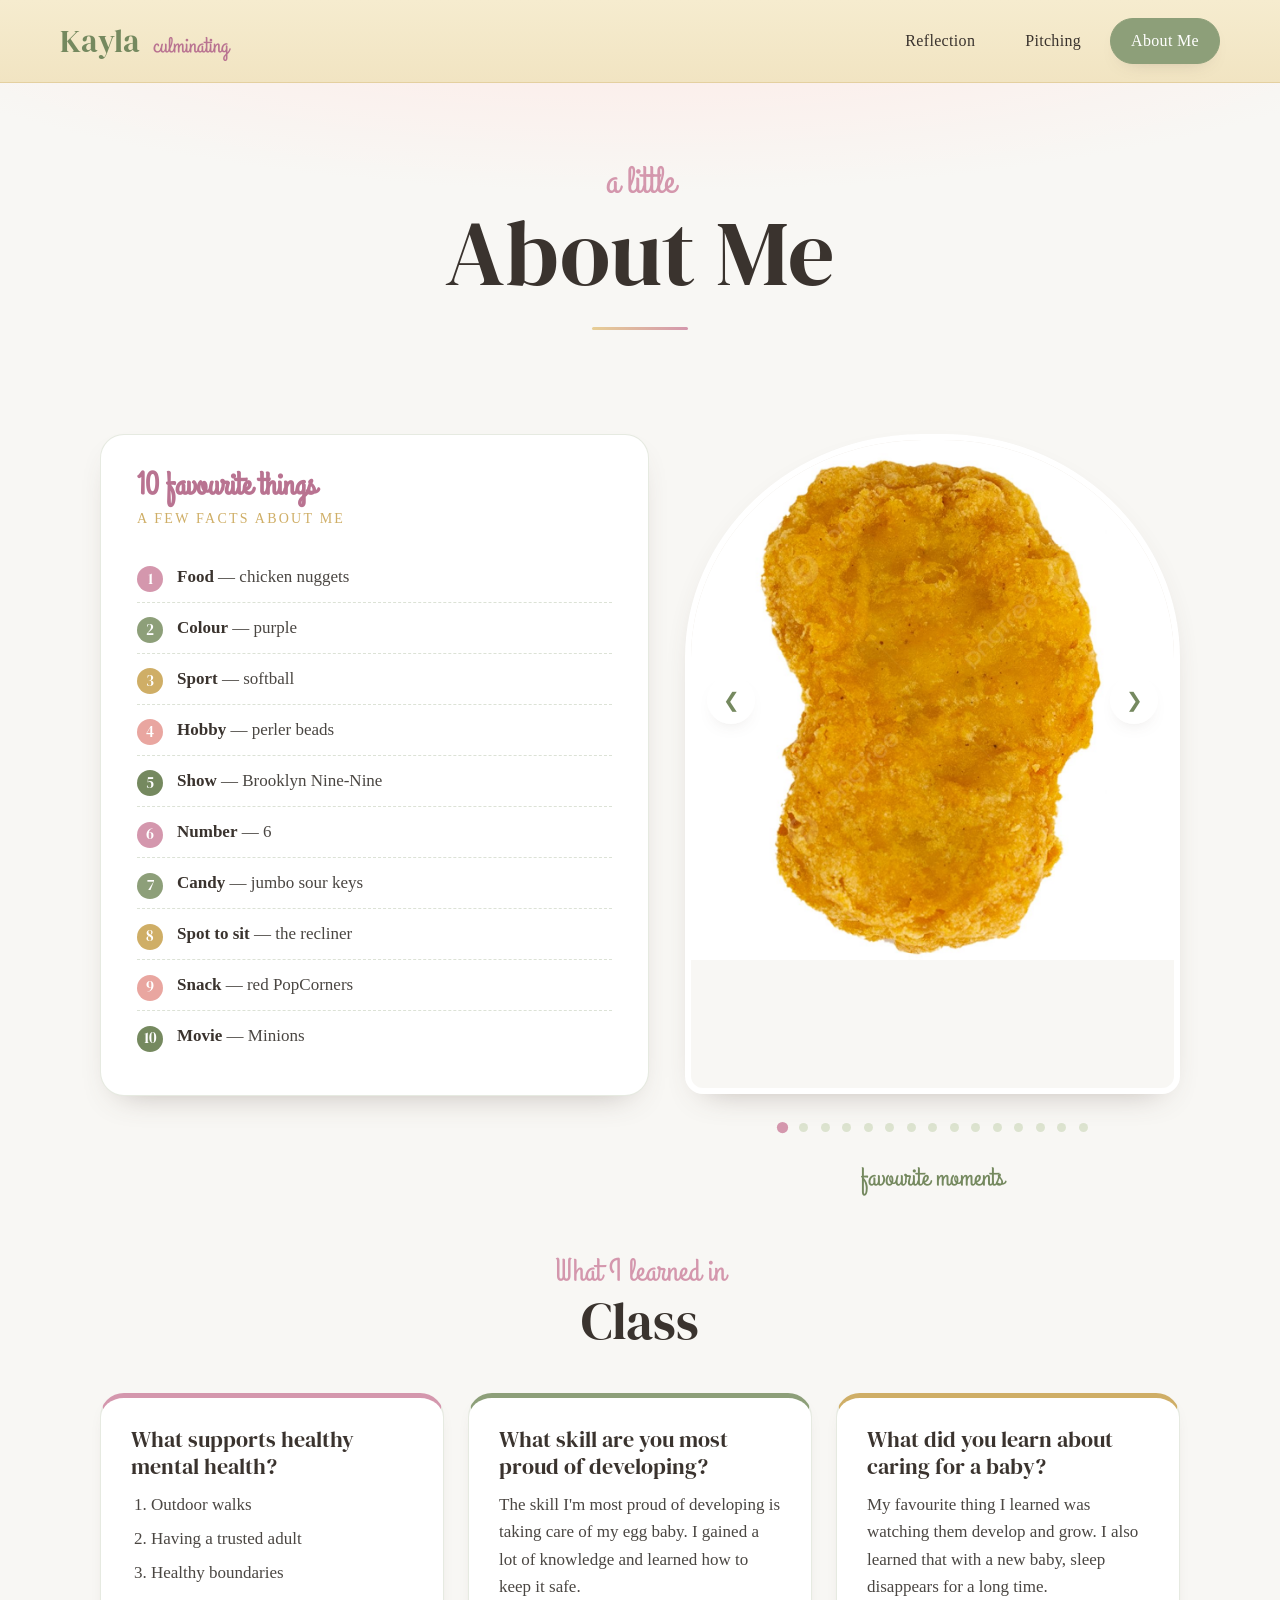
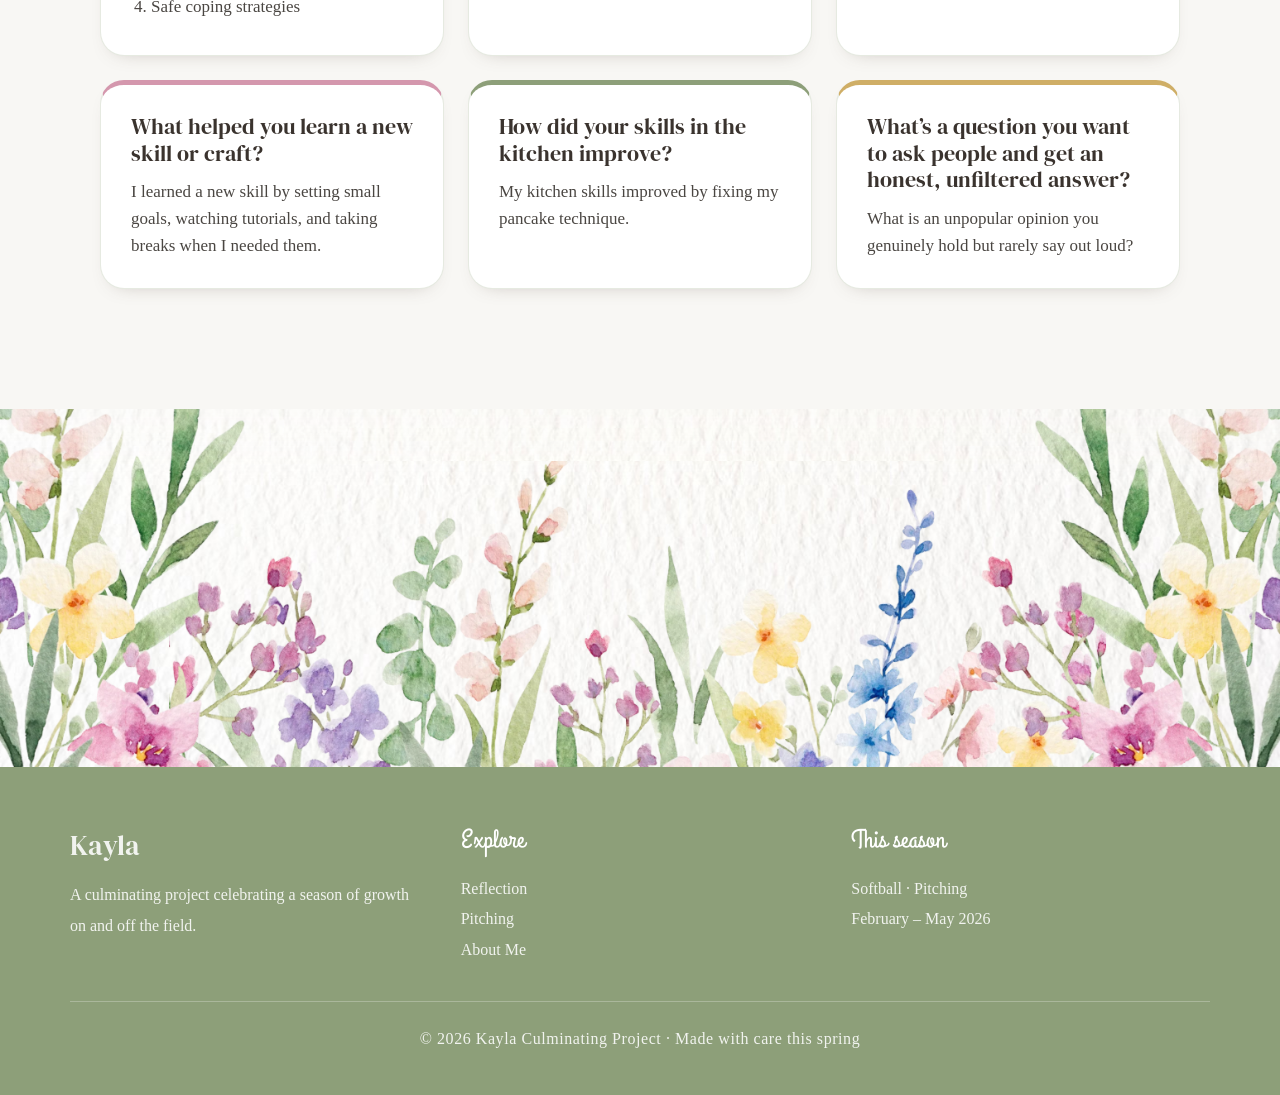
==== commit 69d41add: "june 2 updates" ====
--- a/about-me.html
+++ b/about-me.html
@@ -89,8 +89,8 @@
             <!-- Q&A -->
             <div class="qa-section">
                 <div class="section-head">
-                    <p class="section-eyebrow">what i learned</p>
-                    <h2 class="section-title">Reflections</h2>
+                    <p class="section-eyebrow">What I learned in</p>
+                    <h2 class="section-title">Class</h2>
                 </div>
                 <div class="qa-grid">
                     <div class="qa-box">
@@ -118,6 +118,10 @@
                         <h3>How did your skills in the kitchen improve?</h3>
                         <p>My kitchen skills improved by fixing my pancake technique.</p>
                     </div>
+                    <div class="qa-box">
+                        <h3>What’s a question you want to ask  people and get an honest, unfiltered answer?</h3>
+                        <p>What is an unpopular opinion you genuinely hold but rarely say out loud?</p>
+                    </div>                    
                 </div>
             </div>
         </section>
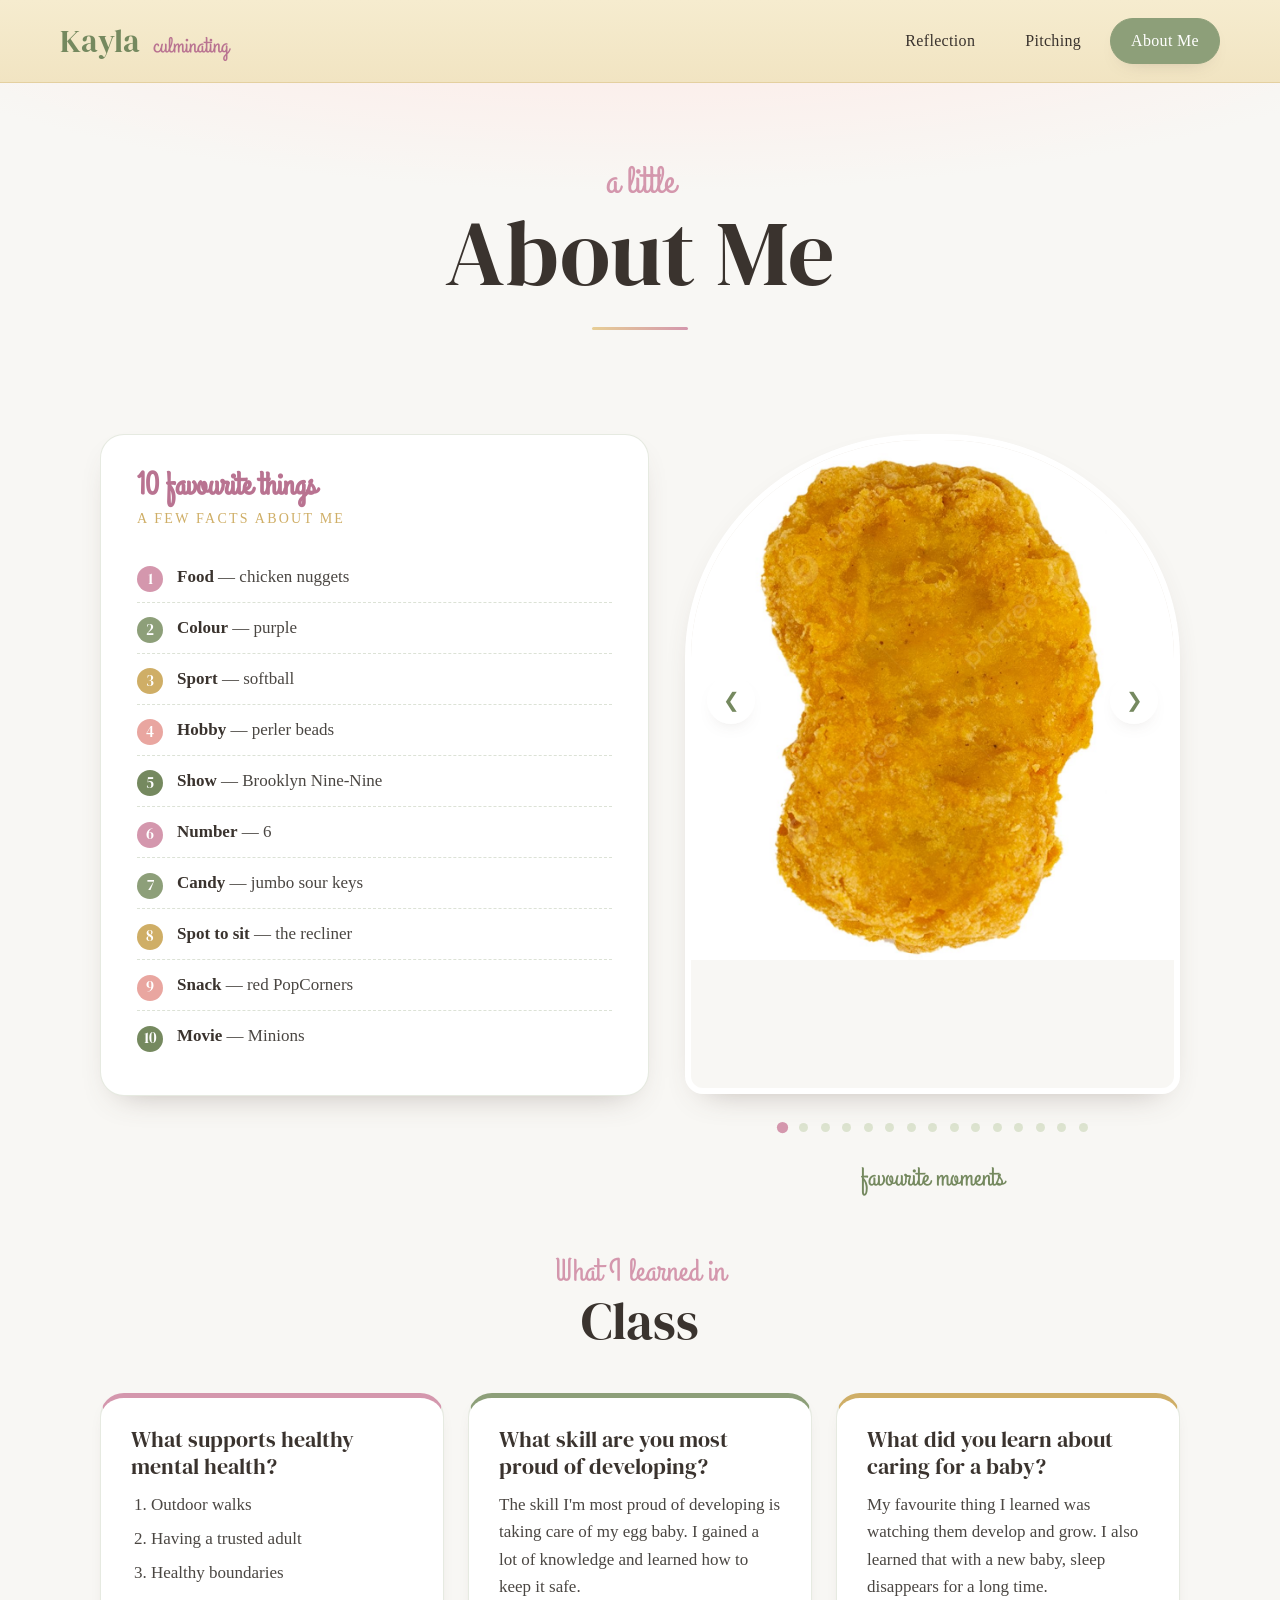
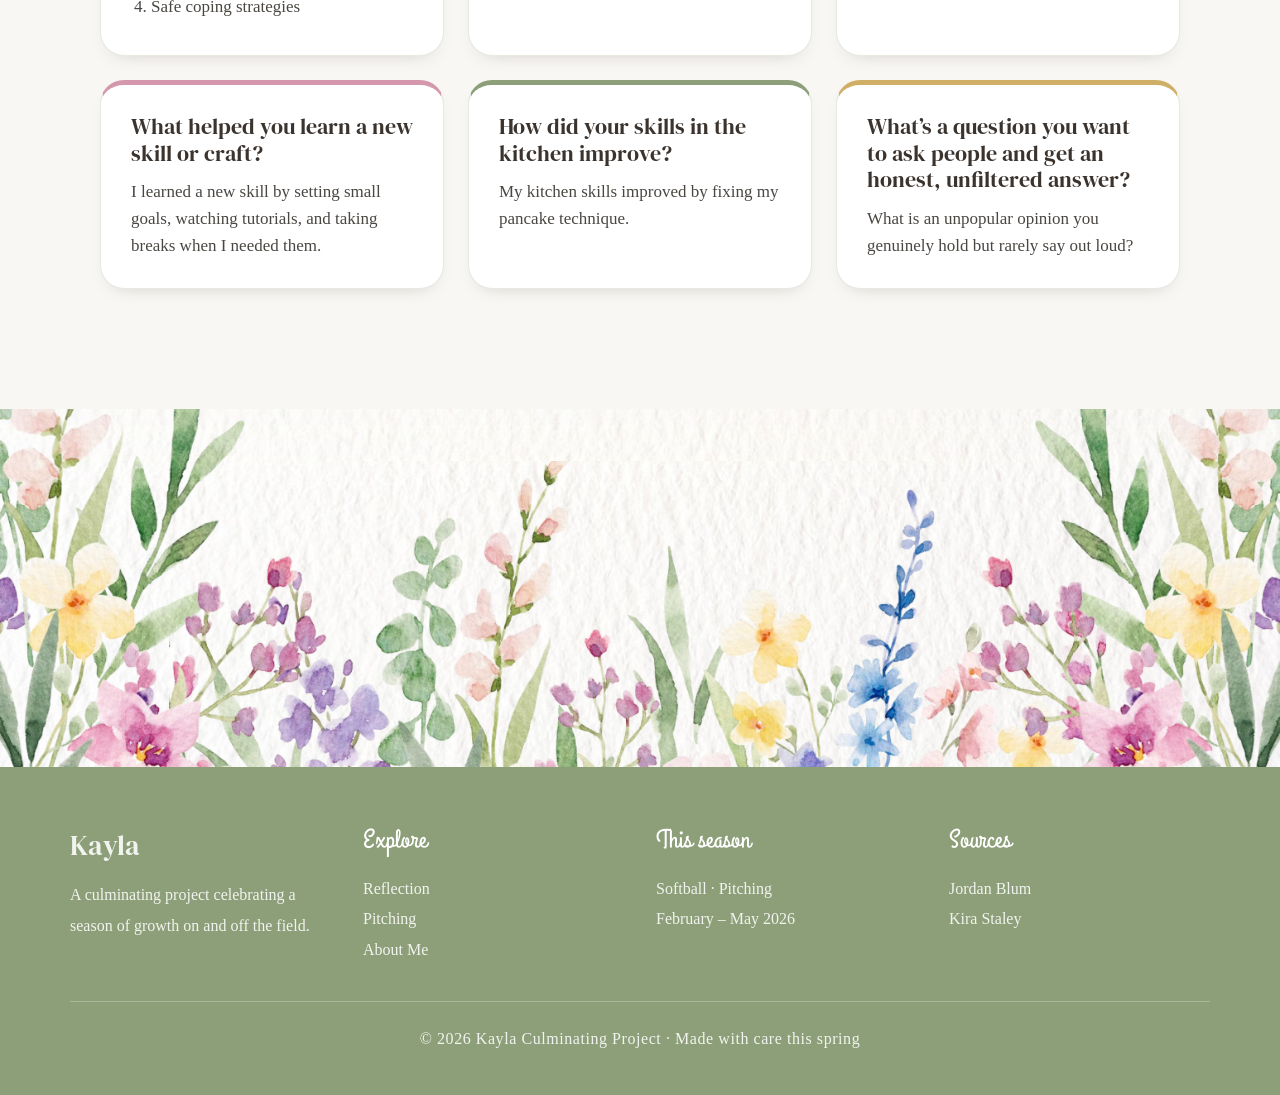
==== commit 50d81dee: "sources footer" ====
--- a/about-me.html
+++ b/about-me.html
@@ -146,6 +146,11 @@
                 <p>Softball · Pitching</p>
                 <p>February – May 2026</p>
             </div>
+            <div>
+                <h4>Sources</h4>
+                <p>Jordan Blum</p>
+                <a href="https://www.tincherpitching.com/british-columbia/kirastaley">Kira Staley</a>
+            </div>
         </div>
         <div class="footer-bottom">
             <p>&copy; 2026 Kayla Culminating Project · Made with care this spring</p>
--- a/styles.css
+++ b/styles.css
@@ -209,6 +209,13 @@
     text-transform: uppercase;
 }
 .hero .hero-sub {
+    max-width: 620px;
+    margin: 26px auto 0;
+    font-size: 20px;
+    color: var(--ink-soft);
+    line-height: 1.6;
+}
+.hero .hero-sub2 {
     max-width: 620px;
     margin: 26px auto 0;
     font-size: 20px;
@@ -266,6 +273,12 @@
     color: var(--rose);
     line-height: 1;
 }
+.section-highlight {
+    font-family: var(--script);
+    font-size: 32px;
+    color: var(--rose);
+    line-height: 1;
+}
 .section-title {
     font-family: var(--serif);
     font-weight: 400;
@@ -460,6 +473,120 @@
     padding-top: 12px;
     margin: 0 4px;
 }
+
+/* ---- View-collection toggle ---- */
+.video-card { display: flex; flex-direction: column; }
+.collection-toggle {
+    margin: 18px 4px 2px;
+    align-self: center;
+    display: inline-flex;
+    align-items: center;
+    gap: 8px;
+    font-family: var(--body);
+    font-size: 15px;
+    letter-spacing: 0.02em;
+    color: var(--sage-deep);
+    background: transparent;
+    border: 1.5px solid var(--sage);
+    border-radius: 999px;
+    padding: 9px 22px;
+    cursor: pointer;
+    transition: all 0.22s cubic-bezier(0.2, 0, 0, 1);
+}
+.collection-toggle:hover { background: var(--sage); color: #fff; transform: translateY(-2px); box-shadow: var(--shadow-sm); }
+.collection-toggle .chev { font-size: 12px; transition: transform 0.22s ease; line-height: 1; }
+.collection-toggle[aria-expanded="true"] { background: var(--rose); border-color: var(--rose); color: #fff; }
+.collection-toggle[aria-expanded="true"] .chev { transform: rotate(180deg); }
+
+.video-card.active {
+    box-shadow: 0 22px 44px -22px rgba(185, 115, 145, 0.65);
+    border-color: rgba(212, 151, 173, 0.6);
+    transform: translateY(-4px);
+}
+
+/* ---- Expanding month collection ---- */
+.month-collection {
+    max-width: 1080px;
+    margin: 34px auto 0;
+    background: var(--card);
+    border-radius: var(--radius);
+    border: var(--ring);
+    box-shadow: var(--shadow);
+    padding: 34px 36px 38px;
+    opacity: 0;
+    transform: translateY(-8px);
+    transition: opacity 0.36s ease, transform 0.36s cubic-bezier(0.2, 0, 0, 1);
+}
+.month-collection.open { opacity: 1; transform: translateY(0); }
+.collection-head {
+    display: flex;
+    align-items: flex-end;
+    justify-content: space-between;
+    gap: 18px;
+    padding-bottom: 20px;
+    margin-bottom: 26px;
+    border-bottom: 1px dashed rgba(141, 159, 121, 0.4);
+}
+.collection-eyebrow {
+    font-family: var(--body);
+    font-size: 13px;
+    letter-spacing: 0.18em;
+    text-transform: uppercase;
+    color: var(--gold-deep);
+    margin-bottom: 2px;
+}
+.collection-title {
+    font-family: var(--serif);
+    font-weight: 400;
+    font-size: clamp(32px, 4.5vw, 46px);
+    color: var(--rose-deep);
+    line-height: 1;
+}
+.collection-close {
+    flex: 0 0 auto;
+    font-family: var(--body);
+    font-size: 14px;
+    letter-spacing: 0.04em;
+    color: var(--ink-soft);
+    background: transparent;
+    border: 1.5px solid rgba(141, 159, 121, 0.4);
+    border-radius: 999px;
+    padding: 8px 18px;
+    cursor: pointer;
+    transition: all 0.2s ease;
+}
+.collection-close:hover { border-color: var(--rose); color: var(--rose-deep); }
+
+.collection-grid {
+    display: grid;
+    grid-template-columns: repeat(auto-fill, minmax(220px, 1fr));
+    gap: 24px;
+}
+.clip { margin: 0; }
+.clip-thumb {
+    border-radius: var(--arch);
+    overflow: hidden;
+    background: var(--paper);
+    border: 5px solid var(--blush-soft);
+    aspect-ratio: 3 / 4;
+}
+.clip figcaption {
+    text-align: center;
+    margin-top: 10px;
+    font-size: 13px;
+    letter-spacing: 0.12em;
+    text-transform: uppercase;
+    color: var(--gold-deep);
+}
+.collection-msg {
+    grid-column: 1 / -1;
+    text-align: center;
+    font-size: 17px;
+    color: var(--ink-soft);
+    line-height: 1.6;
+    padding: 18px 8px;
+}
+.collection-msg strong { color: var(--rose-deep); }
 
 /* ============================================================
    About — checklist + tall image, Q&A, carousel
